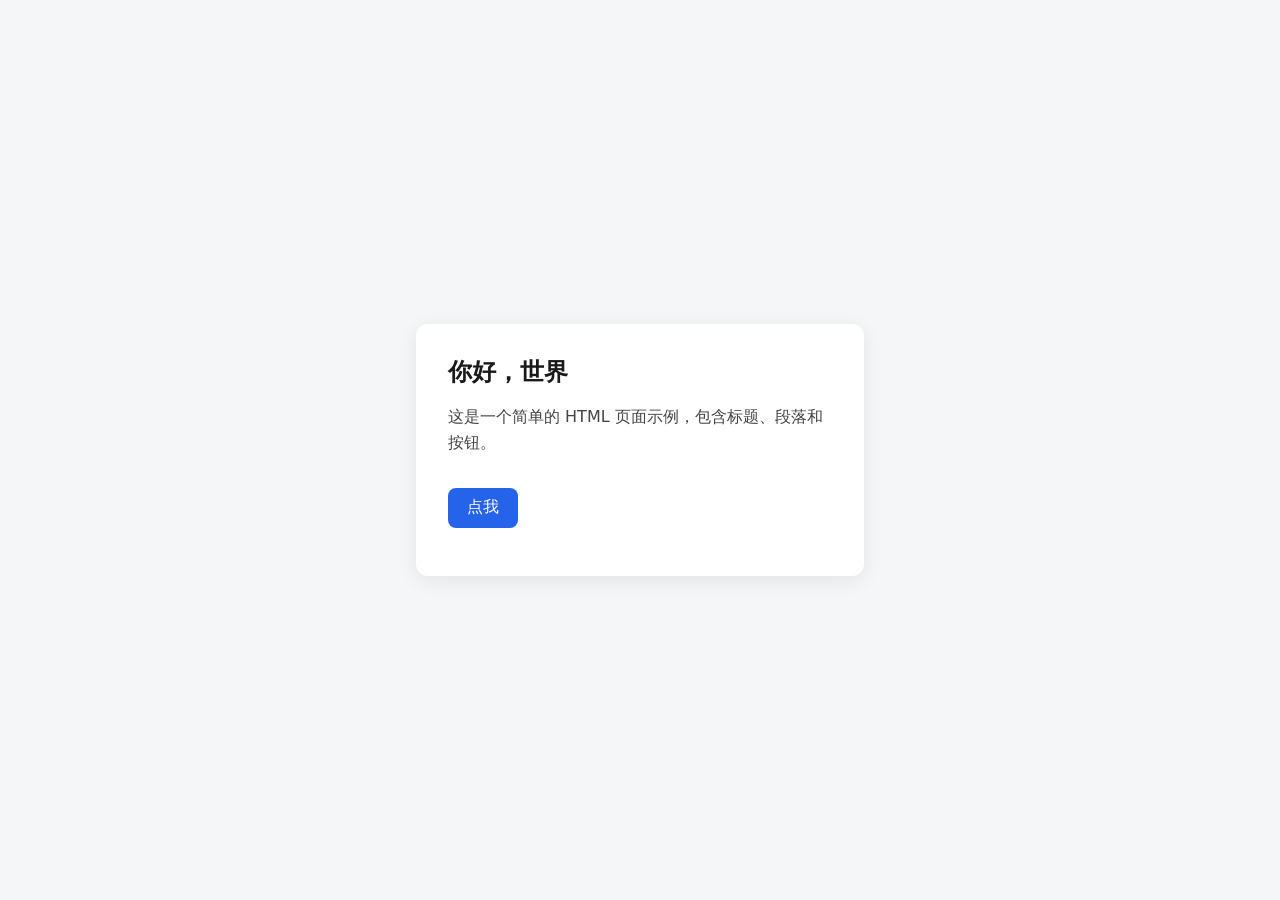
==== index.html @ dbb71855 "Add simple HTML demo page Co-authored-by: xpingan407-pixel <xpingan407-pixel@users.noreply.github.co" ====
<!DOCTYPE html>
<html lang="zh-CN">
  <head>
    <meta charset="UTF-8" />
    <meta name="viewport" content="width=device-width, initial-scale=1.0" />
    <title>简单页面</title>
    <style>
      * {
        box-sizing: border-box;
      }
      body {
        margin: 0;
        min-height: 100vh;
        font-family: system-ui, sans-serif;
        background: #f4f6f8;
        color: #1a1a1a;
        display: flex;
        align-items: center;
        justify-content: center;
        padding: 1rem;
      }
      main {
        max-width: 28rem;
        background: #fff;
        border-radius: 12px;
        padding: 2rem;
        box-shadow: 0 4px 20px rgba(0, 0, 0, 0.08);
      }
      h1 {
        margin-top: 0;
        font-size: 1.5rem;
      }
      p {
        line-height: 1.6;
        color: #444;
      }
      button {
        margin-top: 1rem;
        padding: 0.6rem 1.2rem;
        border: none;
        border-radius: 8px;
        background: #2563eb;
        color: #fff;
        font-size: 1rem;
        cursor: pointer;
      }
      button:hover {
        background: #1d4ed8;
      }
      #msg {
        margin-top: 1rem;
        font-weight: 600;
        color: #2563eb;
      }
    </style>
  </head>
  <body>
    <main>
      <h1>你好，世界</h1>
      <p>这是一个简单的 HTML 页面示例，包含标题、段落和按钮。</p>
      <button type="button" id="btn">点我</button>
      <p id="msg" aria-live="polite"></p>
    </main>
    <script>
      document.getElementById("btn").addEventListener("click", function () {
        document.getElementById("msg").textContent = "按钮已点击！";
      });
    </script>
  </body>
</html>
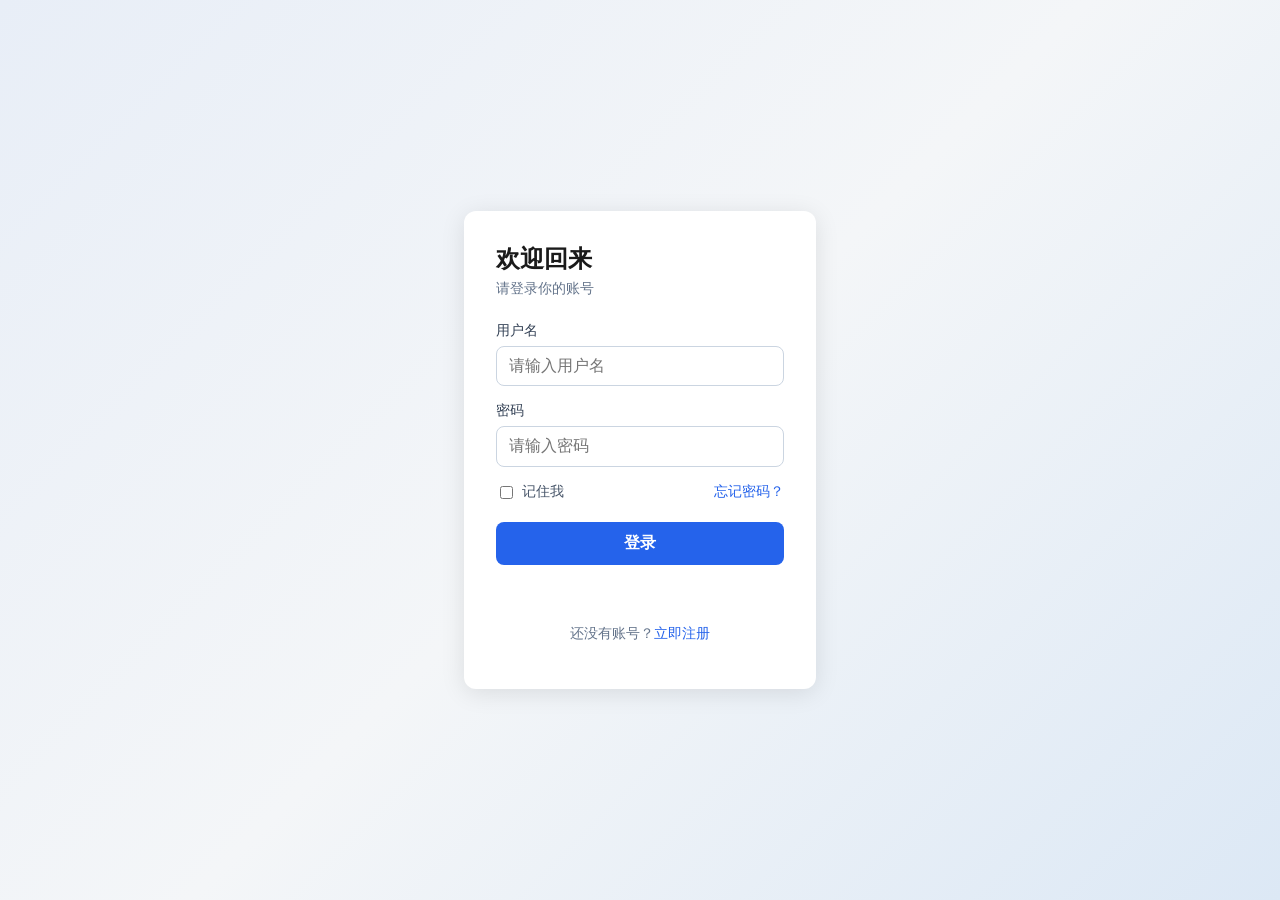
==== commit 3e01902a: "Convert index.html to a simple login page Co-authored-by: xpingan407-pixel <xpingan407-pixel@users.n" ====
--- a/index.html
+++ b/index.html
@@ -3,7 +3,7 @@
   <head>
     <meta charset="UTF-8" />
     <meta name="viewport" content="width=device-width, initial-scale=1.0" />
-    <title>简单页面</title>
+    <title>登录</title>
     <style>
       * {
         box-sizing: border-box;
@@ -12,58 +12,178 @@
         margin: 0;
         min-height: 100vh;
         font-family: system-ui, sans-serif;
-        background: #f4f6f8;
+        background: linear-gradient(135deg, #e8eef7 0%, #f4f6f8 50%, #dce8f5 100%);
         color: #1a1a1a;
         display: flex;
         align-items: center;
         justify-content: center;
         padding: 1rem;
       }
-      main {
-        max-width: 28rem;
+      .card {
+        width: 100%;
+        max-width: 22rem;
         background: #fff;
         border-radius: 12px;
         padding: 2rem;
-        box-shadow: 0 4px 20px rgba(0, 0, 0, 0.08);
+        box-shadow: 0 4px 24px rgba(0, 0, 0, 0.1);
       }
       h1 {
-        margin-top: 0;
+        margin: 0 0 0.25rem;
         font-size: 1.5rem;
       }
-      p {
-        line-height: 1.6;
-        color: #444;
+      .subtitle {
+        margin: 0 0 1.5rem;
+        font-size: 0.9rem;
+        color: #64748b;
       }
-      button {
-        margin-top: 1rem;
-        padding: 0.6rem 1.2rem;
+      label {
+        display: block;
+        margin-bottom: 0.35rem;
+        font-size: 0.875rem;
+        font-weight: 500;
+        color: #334155;
+      }
+      input[type="text"],
+      input[type="password"] {
+        width: 100%;
+        padding: 0.65rem 0.75rem;
+        margin-bottom: 1rem;
+        border: 1px solid #cbd5e1;
+        border-radius: 8px;
+        font-size: 1rem;
+      }
+      input:focus {
+        outline: none;
+        border-color: #2563eb;
+        box-shadow: 0 0 0 3px rgba(37, 99, 235, 0.15);
+      }
+      .row {
+        display: flex;
+        align-items: center;
+        justify-content: space-between;
+        margin-bottom: 1.25rem;
+        font-size: 0.875rem;
+      }
+      .row label {
+        display: flex;
+        align-items: center;
+        gap: 0.4rem;
+        margin: 0;
+        font-weight: 400;
+        color: #475569;
+        cursor: pointer;
+      }
+      .row a {
+        color: #2563eb;
+        text-decoration: none;
+      }
+      .row a:hover {
+        text-decoration: underline;
+      }
+      button[type="submit"] {
+        width: 100%;
+        padding: 0.7rem;
         border: none;
         border-radius: 8px;
         background: #2563eb;
         color: #fff;
         font-size: 1rem;
+        font-weight: 600;
         cursor: pointer;
       }
-      button:hover {
+      button[type="submit"]:hover {
         background: #1d4ed8;
       }
       #msg {
         margin-top: 1rem;
-        font-weight: 600;
+        font-size: 0.875rem;
+        text-align: center;
+        min-height: 1.25rem;
+      }
+      #msg.error {
+        color: #dc2626;
+      }
+      #msg.ok {
+        color: #16a34a;
+      }
+      .footer {
+        margin-top: 1.5rem;
+        text-align: center;
+        font-size: 0.875rem;
+        color: #64748b;
+      }
+      .footer a {
         color: #2563eb;
+        text-decoration: none;
+      }
+      .footer a:hover {
+        text-decoration: underline;
       }
     </style>
   </head>
   <body>
-    <main>
-      <h1>你好，世界</h1>
-      <p>这是一个简单的 HTML 页面示例，包含标题、段落和按钮。</p>
-      <button type="button" id="btn">点我</button>
-      <p id="msg" aria-live="polite"></p>
+    <main class="card">
+      <h1>欢迎回来</h1>
+      <p class="subtitle">请登录你的账号</p>
+
+      <form id="login-form" novalidate>
+        <label for="username">用户名</label>
+        <input
+          id="username"
+          name="username"
+          type="text"
+          autocomplete="username"
+          placeholder="请输入用户名"
+          required
+        />
+
+        <label for="password">密码</label>
+        <input
+          id="password"
+          name="password"
+          type="password"
+          autocomplete="current-password"
+          placeholder="请输入密码"
+          required
+          minlength="6"
+        />
+
+        <div class="row">
+          <label>
+            <input type="checkbox" name="remember" />
+            记住我
+          </label>
+          <a href="#">忘记密码？</a>
+        </div>
+
+        <button type="submit">登录</button>
+        <p id="msg" role="status" aria-live="polite"></p>
+      </form>
+
+      <p class="footer">还没有账号？<a href="#">立即注册</a></p>
     </main>
+
     <script>
-      document.getElementById("btn").addEventListener("click", function () {
-        document.getElementById("msg").textContent = "按钮已点击！";
+      document.getElementById("login-form").addEventListener("submit", function (e) {
+        e.preventDefault();
+        var msg = document.getElementById("msg");
+        var username = document.getElementById("username").value.trim();
+        var password = document.getElementById("password").value;
+
+        msg.className = "";
+        if (!username) {
+          msg.textContent = "请输入用户名";
+          msg.className = "error";
+          return;
+        }
+        if (password.length < 6) {
+          msg.textContent = "密码至少 6 位";
+          msg.className = "error";
+          return;
+        }
+
+        msg.textContent = "登录成功（演示，未连接服务器）";
+        msg.className = "ok";
       });
     </script>
   </body>
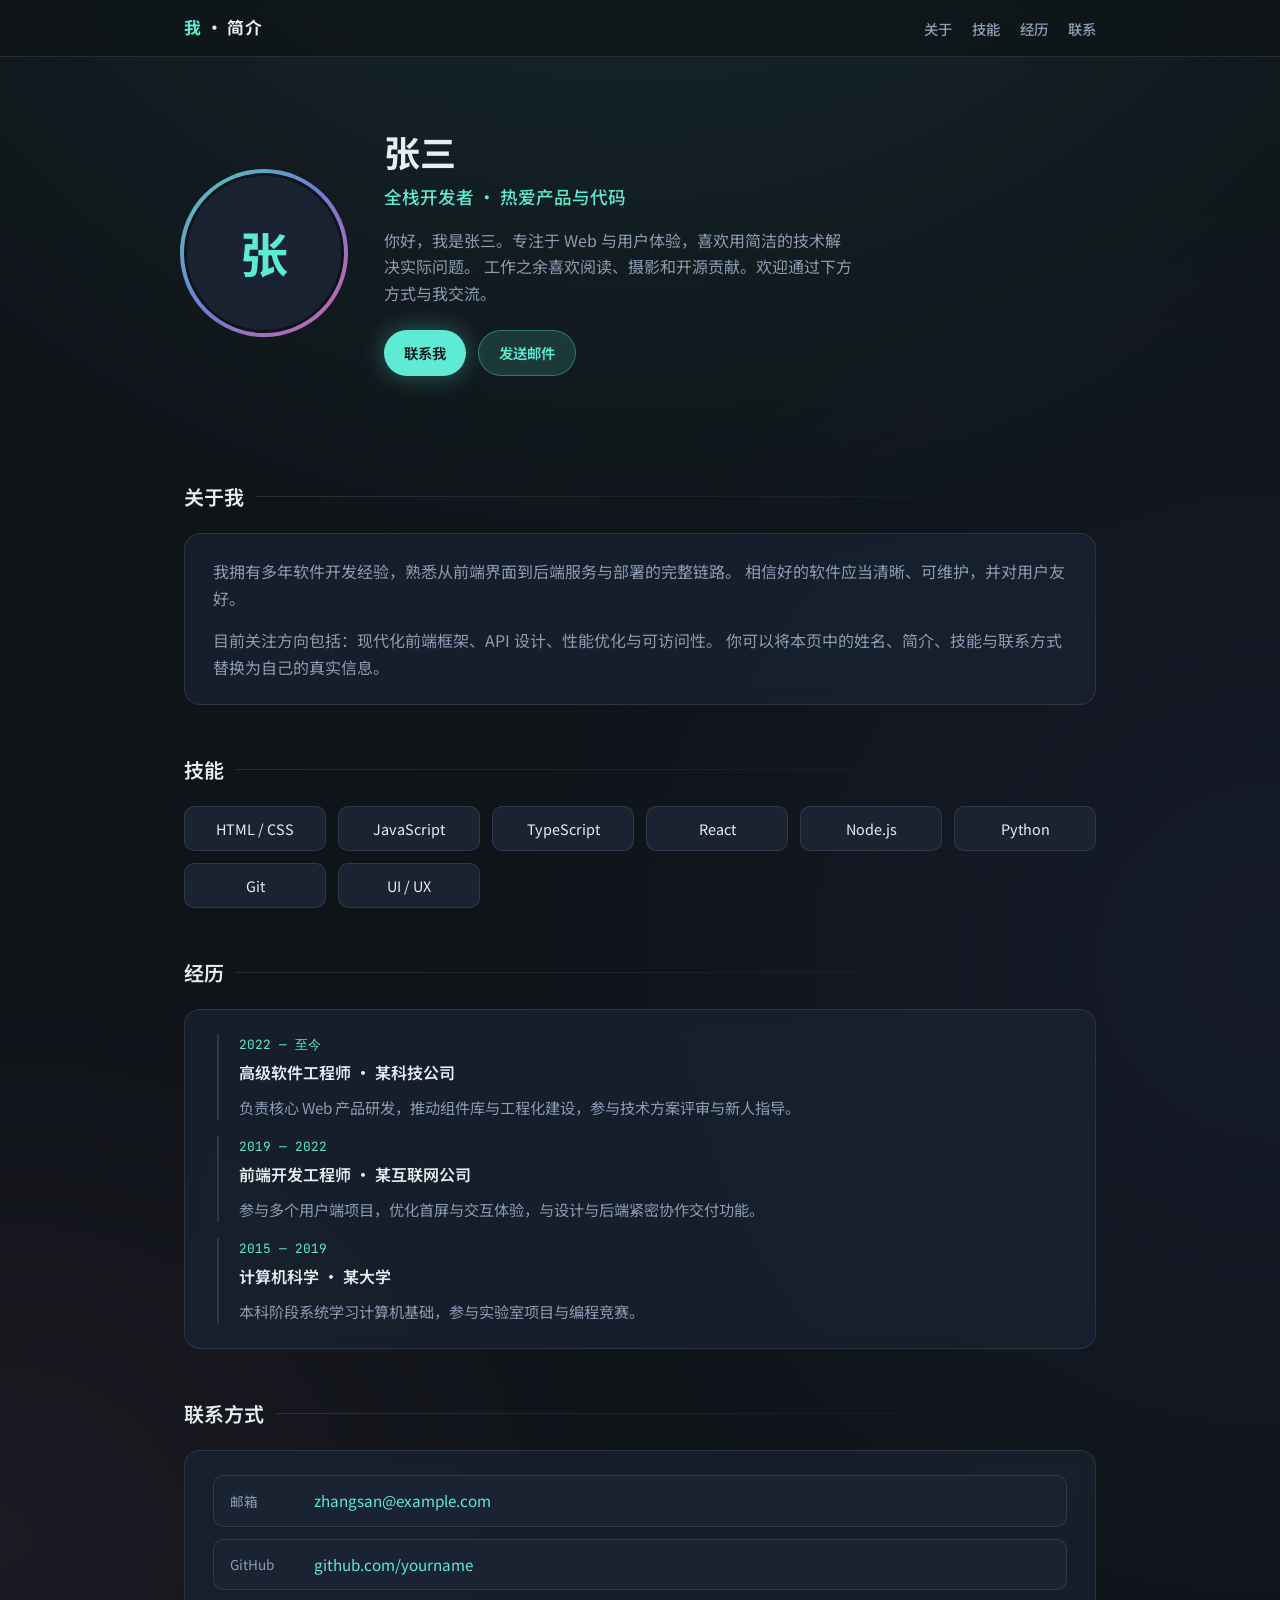
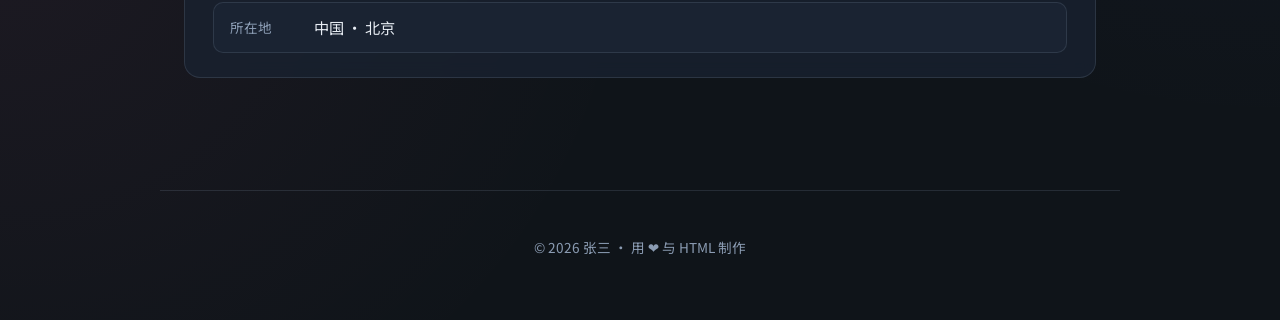
==== commit 64e39913: "Add HTML personal profile page with responsive layout Co-authored-by: xpingan407-pixel <xpingan407-p" ====
--- a/index.html
+++ b/index.html
@@ -1,190 +1,532 @@
 <!DOCTYPE html>
 <html lang="zh-CN">
-  <head>
-    <meta charset="UTF-8" />
-    <meta name="viewport" content="width=device-width, initial-scale=1.0" />
-    <title>登录</title>
-    <style>
-      * {
-        box-sizing: border-box;
-      }
-      body {
+<head>
+  <meta charset="UTF-8" />
+  <meta name="viewport" content="width=device-width, initial-scale=1.0" />
+  <meta name="description" content="个人简介 — 关于我、技能与联系方式" />
+  <title>个人简介</title>
+  <link rel="preconnect" href="https://fonts.googleapis.com" />
+  <link rel="preconnect" href="https://fonts.gstatic.com" crossorigin />
+  <link href="https://fonts.googleapis.com/css2?family=Noto+Sans+SC:wght@400;500;600;700&family=JetBrains+Mono:wght@400;500&display=swap" rel="stylesheet" />
+  <style>
+    :root {
+      --bg: #0f1419;
+      --bg-elevated: #1a2332;
+      --bg-card: rgba(26, 35, 50, 0.72);
+      --text: #e8edf4;
+      --text-muted: #8b9cb3;
+      --accent: #5eead4;
+      --accent-dim: rgba(94, 234, 212, 0.15);
+      --accent-glow: rgba(94, 234, 212, 0.35);
+      --border: rgba(139, 156, 179, 0.18);
+      --radius: 16px;
+      --font: "Noto Sans SC", system-ui, sans-serif;
+      --mono: "JetBrains Mono", ui-monospace, monospace;
+      --max-width: 960px;
+    }
+
+    *,
+    *::before,
+    *::after {
+      box-sizing: border-box;
+    }
+
+    html {
+      scroll-behavior: smooth;
+    }
+
+    body {
+      margin: 0;
+      min-height: 100vh;
+      font-family: var(--font);
+      font-size: 16px;
+      line-height: 1.65;
+      color: var(--text);
+      background: var(--bg);
+      background-image:
+        radial-gradient(ellipse 80% 50% at 50% -20%, rgba(94, 234, 212, 0.12), transparent),
+        radial-gradient(ellipse 60% 40% at 100% 50%, rgba(99, 102, 241, 0.08), transparent),
+        radial-gradient(ellipse 50% 30% at 0% 80%, rgba(244, 114, 182, 0.06), transparent);
+    }
+
+    a {
+      color: var(--accent);
+      text-decoration: none;
+      transition: opacity 0.2s;
+    }
+
+    a:hover {
+      opacity: 0.85;
+    }
+
+    .skip-link {
+      position: absolute;
+      left: -9999px;
+      top: 0;
+      padding: 0.5rem 1rem;
+      background: var(--accent);
+      color: var(--bg);
+      z-index: 100;
+    }
+
+    .skip-link:focus {
+      left: 1rem;
+      top: 1rem;
+    }
+
+    header {
+      position: sticky;
+      top: 0;
+      z-index: 50;
+      backdrop-filter: blur(12px);
+      background: rgba(15, 20, 25, 0.75);
+      border-bottom: 1px solid var(--border);
+    }
+
+    .nav-inner {
+      max-width: var(--max-width);
+      margin: 0 auto;
+      padding: 0.875rem 1.5rem;
+      display: flex;
+      align-items: center;
+      justify-content: space-between;
+      gap: 1rem;
+    }
+
+    .logo {
+      font-weight: 700;
+      font-size: 1.05rem;
+      letter-spacing: 0.02em;
+      color: var(--text);
+    }
+
+    .logo span {
+      color: var(--accent);
+    }
+
+    nav ul {
+      list-style: none;
+      margin: 0;
+      padding: 0;
+      display: flex;
+      flex-wrap: wrap;
+      gap: 0.25rem 1.25rem;
+    }
+
+    nav a {
+      color: var(--text-muted);
+      font-size: 0.9rem;
+      font-weight: 500;
+    }
+
+    nav a:hover {
+      color: var(--text);
+      opacity: 1;
+    }
+
+    main {
+      max-width: var(--max-width);
+      margin: 0 auto;
+      padding: 2rem 1.5rem 4rem;
+    }
+
+    .hero {
+      display: grid;
+      grid-template-columns: 1fr;
+      gap: 2rem;
+      align-items: center;
+      padding: 2.5rem 0 3.5rem;
+    }
+
+    @media (min-width: 720px) {
+      .hero {
+        grid-template-columns: auto 1fr;
+        gap: 2.5rem;
+      }
+    }
+
+    .avatar-wrap {
+      position: relative;
+      width: 140px;
+      height: 140px;
+      margin: 0 auto;
+    }
+
+    @media (min-width: 720px) {
+      .avatar-wrap {
         margin: 0;
-        min-height: 100vh;
-        font-family: system-ui, sans-serif;
-        background: linear-gradient(135deg, #e8eef7 0%, #f4f6f8 50%, #dce8f5 100%);
-        color: #1a1a1a;
-        display: flex;
-        align-items: center;
-        justify-content: center;
-        padding: 1rem;
-      }
-      .card {
-        width: 100%;
-        max-width: 22rem;
-        background: #fff;
-        border-radius: 12px;
-        padding: 2rem;
-        box-shadow: 0 4px 24px rgba(0, 0, 0, 0.1);
-      }
-      h1 {
-        margin: 0 0 0.25rem;
-        font-size: 1.5rem;
-      }
-      .subtitle {
-        margin: 0 0 1.5rem;
-        font-size: 0.9rem;
-        color: #64748b;
-      }
-      label {
-        display: block;
-        margin-bottom: 0.35rem;
-        font-size: 0.875rem;
-        font-weight: 500;
-        color: #334155;
-      }
-      input[type="text"],
-      input[type="password"] {
-        width: 100%;
-        padding: 0.65rem 0.75rem;
-        margin-bottom: 1rem;
-        border: 1px solid #cbd5e1;
-        border-radius: 8px;
-        font-size: 1rem;
-      }
-      input:focus {
-        outline: none;
-        border-color: #2563eb;
-        box-shadow: 0 0 0 3px rgba(37, 99, 235, 0.15);
-      }
-      .row {
-        display: flex;
-        align-items: center;
-        justify-content: space-between;
-        margin-bottom: 1.25rem;
-        font-size: 0.875rem;
-      }
-      .row label {
-        display: flex;
-        align-items: center;
-        gap: 0.4rem;
-        margin: 0;
-        font-weight: 400;
-        color: #475569;
-        cursor: pointer;
-      }
-      .row a {
-        color: #2563eb;
-        text-decoration: none;
-      }
-      .row a:hover {
-        text-decoration: underline;
-      }
-      button[type="submit"] {
-        width: 100%;
-        padding: 0.7rem;
-        border: none;
-        border-radius: 8px;
-        background: #2563eb;
-        color: #fff;
-        font-size: 1rem;
-        font-weight: 600;
-        cursor: pointer;
-      }
-      button[type="submit"]:hover {
-        background: #1d4ed8;
-      }
-      #msg {
-        margin-top: 1rem;
-        font-size: 0.875rem;
-        text-align: center;
-        min-height: 1.25rem;
-      }
-      #msg.error {
-        color: #dc2626;
-      }
-      #msg.ok {
-        color: #16a34a;
-      }
-      .footer {
-        margin-top: 1.5rem;
-        text-align: center;
-        font-size: 0.875rem;
-        color: #64748b;
-      }
-      .footer a {
-        color: #2563eb;
-        text-decoration: none;
-      }
-      .footer a:hover {
-        text-decoration: underline;
-      }
-    </style>
-  </head>
-  <body>
-    <main class="card">
-      <h1>欢迎回来</h1>
-      <p class="subtitle">请登录你的账号</p>
-
-      <form id="login-form" novalidate>
-        <label for="username">用户名</label>
-        <input
-          id="username"
-          name="username"
-          type="text"
-          autocomplete="username"
-          placeholder="请输入用户名"
-          required
-        />
-
-        <label for="password">密码</label>
-        <input
-          id="password"
-          name="password"
-          type="password"
-          autocomplete="current-password"
-          placeholder="请输入密码"
-          required
-          minlength="6"
-        />
-
-        <div class="row">
-          <label>
-            <input type="checkbox" name="remember" />
-            记住我
-          </label>
-          <a href="#">忘记密码？</a>
+        width: 160px;
+        height: 160px;
+      }
+    }
+
+    .avatar-ring {
+      position: absolute;
+      inset: -4px;
+      border-radius: 50%;
+      background: linear-gradient(135deg, var(--accent), #818cf8, #f472b6);
+      opacity: 0.85;
+      animation: pulse-ring 4s ease-in-out infinite;
+    }
+
+    @keyframes pulse-ring {
+      0%, 100% { opacity: 0.7; transform: scale(1); }
+      50% { opacity: 1; transform: scale(1.02); }
+    }
+
+    .avatar {
+      position: relative;
+      width: 100%;
+      height: 100%;
+      border-radius: 50%;
+      background: var(--bg-elevated);
+      border: 3px solid var(--bg);
+      display: flex;
+      align-items: center;
+      justify-content: center;
+      font-size: 3rem;
+      font-weight: 700;
+      color: var(--accent);
+      user-select: none;
+    }
+
+    .hero-text h1 {
+      margin: 0 0 0.5rem;
+      font-size: clamp(1.75rem, 4vw, 2.25rem);
+      font-weight: 700;
+      line-height: 1.25;
+      text-align: center;
+    }
+
+    @media (min-width: 720px) {
+      .hero-text h1 {
+        text-align: left;
+      }
+    }
+
+    .tagline {
+      margin: 0 0 1rem;
+      font-size: 1.1rem;
+      color: var(--accent);
+      font-weight: 500;
+      text-align: center;
+    }
+
+    @media (min-width: 720px) {
+      .tagline {
+        text-align: left;
+      }
+    }
+
+    .intro {
+      margin: 0 0 1.5rem;
+      color: var(--text-muted);
+      max-width: 52ch;
+      text-align: center;
+    }
+
+    @media (min-width: 720px) {
+      .intro {
+        text-align: left;
+      }
+    }
+
+    .hero-actions {
+      display: flex;
+      flex-wrap: wrap;
+      gap: 0.75rem;
+      justify-content: center;
+    }
+
+    @media (min-width: 720px) {
+      .hero-actions {
+        justify-content: flex-start;
+      }
+    }
+
+    .btn {
+      display: inline-flex;
+      align-items: center;
+      gap: 0.5rem;
+      padding: 0.65rem 1.25rem;
+      border-radius: 999px;
+      font-size: 0.9rem;
+      font-weight: 600;
+      font-family: inherit;
+      cursor: pointer;
+      border: none;
+      transition: transform 0.15s, box-shadow 0.15s;
+    }
+
+    .btn:active {
+      transform: scale(0.98);
+    }
+
+    .btn-primary {
+      background: var(--accent);
+      color: #0f1419;
+      box-shadow: 0 0 24px var(--accent-glow);
+    }
+
+    .btn-primary:hover {
+      opacity: 1;
+      box-shadow: 0 0 32px var(--accent-glow);
+    }
+
+    .btn-ghost {
+      background: var(--accent-dim);
+      color: var(--accent);
+      border: 1px solid rgba(94, 234, 212, 0.35);
+    }
+
+    section {
+      margin-bottom: 3rem;
+    }
+
+    .section-title {
+      display: flex;
+      align-items: center;
+      gap: 0.75rem;
+      margin: 0 0 1.25rem;
+      font-size: 1.25rem;
+      font-weight: 600;
+    }
+
+    .section-title::after {
+      content: "";
+      flex: 1;
+      height: 1px;
+      background: linear-gradient(90deg, var(--border), transparent);
+    }
+
+    .card {
+      background: var(--bg-card);
+      border: 1px solid var(--border);
+      border-radius: var(--radius);
+      padding: 1.5rem 1.75rem;
+      backdrop-filter: blur(8px);
+    }
+
+    .card p {
+      margin: 0;
+      color: var(--text-muted);
+    }
+
+    .card p + p {
+      margin-top: 1rem;
+    }
+
+    .skills-grid {
+      display: grid;
+      grid-template-columns: repeat(auto-fill, minmax(140px, 1fr));
+      gap: 0.75rem;
+    }
+
+    .skill-tag {
+      padding: 0.6rem 1rem;
+      background: var(--bg-elevated);
+      border: 1px solid var(--border);
+      border-radius: 10px;
+      font-size: 0.9rem;
+      text-align: center;
+      color: var(--text);
+      transition: border-color 0.2s, background 0.2s;
+    }
+
+    .skill-tag:hover {
+      border-color: rgba(94, 234, 212, 0.4);
+      background: var(--accent-dim);
+    }
+
+    .timeline {
+      display: flex;
+      flex-direction: column;
+      gap: 1rem;
+    }
+
+    .timeline-item {
+      display: grid;
+      gap: 0.25rem;
+      padding-left: 1.25rem;
+      border-left: 2px solid var(--accent-dim);
+      margin-left: 0.25rem;
+    }
+
+    .timeline-item h3 {
+      margin: 0;
+      font-size: 1rem;
+      font-weight: 600;
+    }
+
+    .timeline-meta {
+      font-family: var(--mono);
+      font-size: 0.8rem;
+      color: var(--accent);
+    }
+
+    .timeline-item p {
+      margin: 0.35rem 0 0;
+      font-size: 0.95rem;
+      color: var(--text-muted);
+    }
+
+    .contact-list {
+      display: flex;
+      flex-direction: column;
+      gap: 0.75rem;
+    }
+
+    .contact-row {
+      display: flex;
+      align-items: center;
+      gap: 0.75rem;
+      padding: 0.75rem 1rem;
+      background: var(--bg-elevated);
+      border-radius: 10px;
+      border: 1px solid var(--border);
+    }
+
+    .contact-label {
+      min-width: 4.5rem;
+      font-size: 0.85rem;
+      color: var(--text-muted);
+    }
+
+    .contact-value {
+      font-size: 0.95rem;
+      word-break: break-all;
+    }
+
+    footer {
+      max-width: var(--max-width);
+      margin: 0 auto;
+      padding: 2rem 1.5rem 3rem;
+      text-align: center;
+      font-size: 0.85rem;
+      color: var(--text-muted);
+      border-top: 1px solid var(--border);
+    }
+
+    @media (prefers-reduced-motion: reduce) {
+      html {
+        scroll-behavior: auto;
+      }
+      .avatar-ring {
+        animation: none;
+      }
+      .btn {
+        transition: none;
+      }
+    }
+  </style>
+</head>
+<body>
+  <a class="skip-link" href="#main">跳到主要内容</a>
+
+  <header>
+    <div class="nav-inner">
+      <div class="logo"><span>我</span> · 简介</div>
+      <nav aria-label="页面导航">
+        <ul>
+          <li><a href="#about">关于</a></li>
+          <li><a href="#skills">技能</a></li>
+          <li><a href="#experience">经历</a></li>
+          <li><a href="#contact">联系</a></li>
+        </ul>
+      </nav>
+    </div>
+  </header>
+
+  <main id="main">
+    <section class="hero" aria-labelledby="profile-name">
+      <div class="avatar-wrap">
+        <div class="avatar-ring" aria-hidden="true"></div>
+        <div class="avatar" role="img" aria-label="头像占位，可替换为照片">张</div>
+      </div>
+      <div class="hero-text">
+        <h1 id="profile-name">张三</h1>
+        <p class="tagline">全栈开发者 · 热爱产品与代码</p>
+        <p class="intro">
+          你好，我是张三。专注于 Web 与用户体验，喜欢用简洁的技术解决实际问题。
+          工作之余喜欢阅读、摄影和开源贡献。欢迎通过下方方式与我交流。
+        </p>
+        <div class="hero-actions">
+          <a class="btn btn-primary" href="#contact">联系我</a>
+          <a class="btn btn-ghost" href="mailto:zhangsan@example.com">发送邮件</a>
         </div>
-
-        <button type="submit">登录</button>
-        <p id="msg" role="status" aria-live="polite"></p>
-      </form>
-
-      <p class="footer">还没有账号？<a href="#">立即注册</a></p>
-    </main>
-
-    <script>
-      document.getElementById("login-form").addEventListener("submit", function (e) {
-        e.preventDefault();
-        var msg = document.getElementById("msg");
-        var username = document.getElementById("username").value.trim();
-        var password = document.getElementById("password").value;
-
-        msg.className = "";
-        if (!username) {
-          msg.textContent = "请输入用户名";
-          msg.className = "error";
-          return;
-        }
-        if (password.length < 6) {
-          msg.textContent = "密码至少 6 位";
-          msg.className = "error";
-          return;
-        }
-
-        msg.textContent = "登录成功（演示，未连接服务器）";
-        msg.className = "ok";
-      });
-    </script>
-  </body>
+      </div>
+    </section>
+
+    <section id="about" aria-labelledby="about-title">
+      <h2 class="section-title" id="about-title">关于我</h2>
+      <div class="card">
+        <p>
+          我拥有多年软件开发经验，熟悉从前端界面到后端服务与部署的完整链路。
+          相信好的软件应当清晰、可维护，并对用户友好。
+        </p>
+        <p>
+          目前关注方向包括：现代化前端框架、API 设计、性能优化与可访问性。
+          你可以将本页中的姓名、简介、技能与联系方式替换为自己的真实信息。
+        </p>
+      </div>
+    </section>
+
+    <section id="skills" aria-labelledby="skills-title">
+      <h2 class="section-title" id="skills-title">技能</h2>
+      <div class="skills-grid">
+        <span class="skill-tag">HTML / CSS</span>
+        <span class="skill-tag">JavaScript</span>
+        <span class="skill-tag">TypeScript</span>
+        <span class="skill-tag">React</span>
+        <span class="skill-tag">Node.js</span>
+        <span class="skill-tag">Python</span>
+        <span class="skill-tag">Git</span>
+        <span class="skill-tag">UI / UX</span>
+      </div>
+    </section>
+
+    <section id="experience" aria-labelledby="experience-title">
+      <h2 class="section-title" id="experience-title">经历</h2>
+      <div class="card timeline">
+        <article class="timeline-item">
+          <span class="timeline-meta">2022 — 至今</span>
+          <h3>高级软件工程师 · 某科技公司</h3>
+          <p>负责核心 Web 产品研发，推动组件库与工程化建设，参与技术方案评审与新人指导。</p>
+        </article>
+        <article class="timeline-item">
+          <span class="timeline-meta">2019 — 2022</span>
+          <h3>前端开发工程师 · 某互联网公司</h3>
+          <p>参与多个用户端项目，优化首屏与交互体验，与设计与后端紧密协作交付功能。</p>
+        </article>
+        <article class="timeline-item">
+          <span class="timeline-meta">2015 — 2019</span>
+          <h3>计算机科学 · 某大学</h3>
+          <p>本科阶段系统学习计算机基础，参与实验室项目与编程竞赛。</p>
+        </article>
+      </div>
+    </section>
+
+    <section id="contact" aria-labelledby="contact-title">
+      <h2 class="section-title" id="contact-title">联系方式</h2>
+      <div class="card contact-list">
+        <div class="contact-row">
+          <span class="contact-label">邮箱</span>
+          <a class="contact-value" href="mailto:zhangsan@example.com">zhangsan@example.com</a>
+        </div>
+        <div class="contact-row">
+          <span class="contact-label">GitHub</span>
+          <a class="contact-value" href="https://github.com" target="_blank" rel="noopener noreferrer">github.com/yourname</a>
+        </div>
+        <div class="contact-row">
+          <span class="contact-label">所在地</span>
+          <span class="contact-value">中国 · 北京</span>
+        </div>
+      </div>
+    </section>
+  </main>
+
+  <footer>
+    <p>© 2026 张三 · 用 ❤️ 与 HTML 制作</p>
+  </footer>
+</body>
 </html>
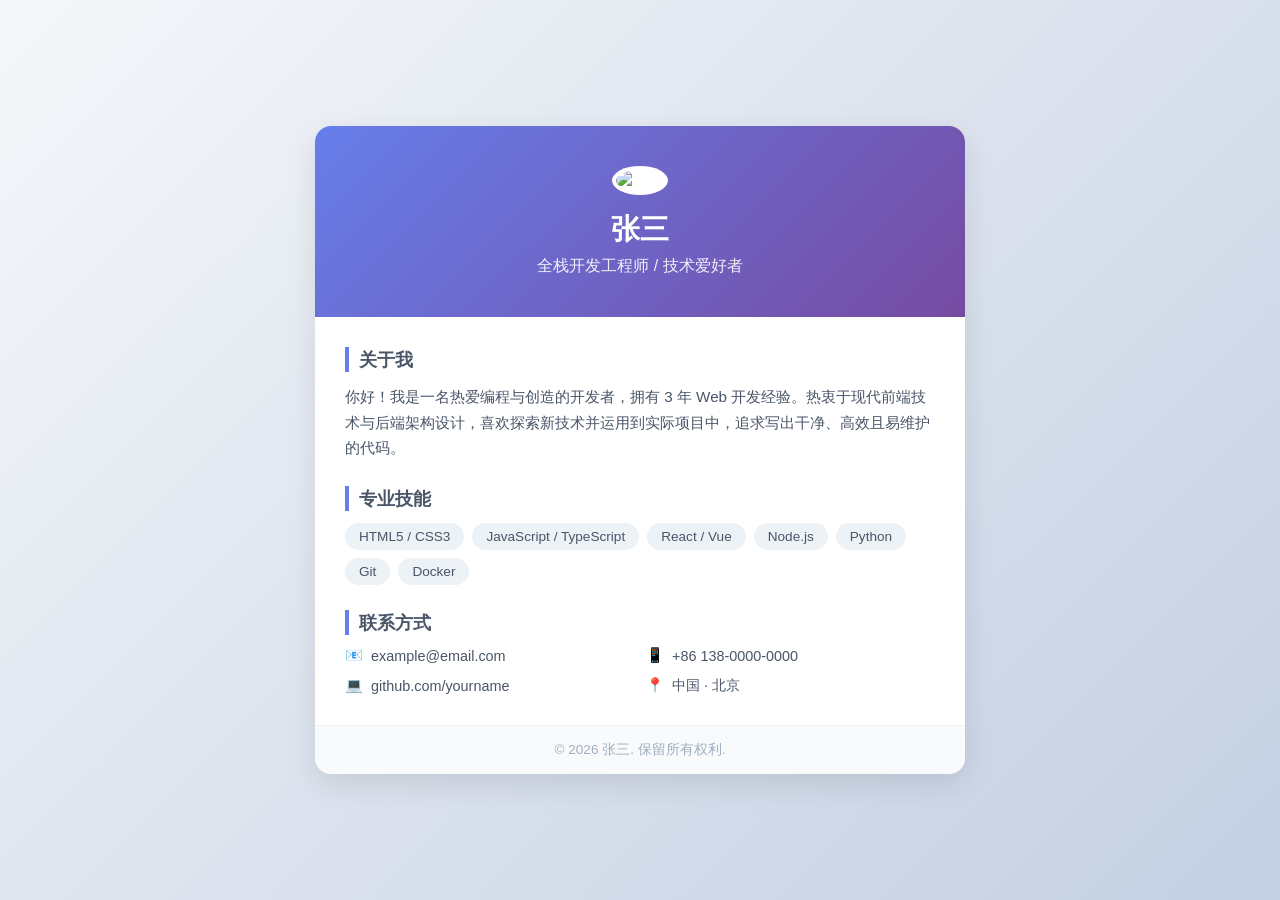
==== commit a02679e2: "feat: add personal profile introduction html page Co-authored-by: xpingan407-pixel <xpingan407-pixel" ====
--- a/index.html
+++ b/index.html
@@ -1,532 +1,199 @@
 <!DOCTYPE html>
 <html lang="zh-CN">
 <head>
-  <meta charset="UTF-8" />
-  <meta name="viewport" content="width=device-width, initial-scale=1.0" />
-  <meta name="description" content="个人简介 — 关于我、技能与联系方式" />
-  <title>个人简介</title>
-  <link rel="preconnect" href="https://fonts.googleapis.com" />
-  <link rel="preconnect" href="https://fonts.gstatic.com" crossorigin />
-  <link href="https://fonts.googleapis.com/css2?family=Noto+Sans+SC:wght@400;500;600;700&family=JetBrains+Mono:wght@400;500&display=swap" rel="stylesheet" />
-  <style>
-    :root {
-      --bg: #0f1419;
-      --bg-elevated: #1a2332;
-      --bg-card: rgba(26, 35, 50, 0.72);
-      --text: #e8edf4;
-      --text-muted: #8b9cb3;
-      --accent: #5eead4;
-      --accent-dim: rgba(94, 234, 212, 0.15);
-      --accent-glow: rgba(94, 234, 212, 0.35);
-      --border: rgba(139, 156, 179, 0.18);
-      --radius: 16px;
-      --font: "Noto Sans SC", system-ui, sans-serif;
-      --mono: "JetBrains Mono", ui-monospace, monospace;
-      --max-width: 960px;
-    }
+    <meta charset="UTF-8">
+    <meta name="viewport" content="width=device-width, initial-scale=1.0">
+    <title>个人自我介绍</title>
+    <style>
+        * {
+            margin: 0;
+            padding: 0;
+            box-sizing: border-box;
+        }
 
-    *,
-    *::before,
-    *::after {
-      box-sizing: border-box;
-    }
+        body {
+            font-family: -apple-system, BlinkMacSystemFont, "Segoe UI", Roboto, "Helvetica Neue", Arial, sans-serif;
+            background: linear-gradient(135deg, #f5f7fa 0%, #c3cfe2 100%);
+            color: #333;
+            min-height: 100vh;
+            display: flex;
+            justify-content: center;
+            align-items: center;
+            padding: 20px;
+        }
 
-    html {
-      scroll-behavior: smooth;
-    }
+        .card {
+            background: #ffffff;
+            border-radius: 16px;
+            box-shadow: 0 10px 30px rgba(0, 0, 0, 0.1);
+            max-width: 650px;
+            width: 100%;
+            overflow: hidden;
+            transition: transform 0.3s ease, box-shadow 0.3s ease;
+        }
 
-    body {
-      margin: 0;
-      min-height: 100vh;
-      font-family: var(--font);
-      font-size: 16px;
-      line-height: 1.65;
-      color: var(--text);
-      background: var(--bg);
-      background-image:
-        radial-gradient(ellipse 80% 50% at 50% -20%, rgba(94, 234, 212, 0.12), transparent),
-        radial-gradient(ellipse 60% 40% at 100% 50%, rgba(99, 102, 241, 0.08), transparent),
-        radial-gradient(ellipse 50% 30% at 0% 80%, rgba(244, 114, 182, 0.06), transparent);
-    }
+        .card:hover {
+            transform: translateY(-5px);
+            box-shadow: 0 15px 35px rgba(0, 0, 0, 0.15);
+        }
 
-    a {
-      color: var(--accent);
-      text-decoration: none;
-      transition: opacity 0.2s;
-    }
+        .header {
+            background: linear-gradient(135deg, #667eea 0%, #764ba2 100%);
+            padding: 40px 20px;
+            text-align: center;
+            color: white;
+        }
 
-    a:hover {
-      opacity: 0.85;
-    }
+        .avatar {
+            width: 110px;
+            height: 110px;
+            border-radius: 50%;
+            border: 4px solid rgba(255, 255, 255, 0.8);
+            object-fit: cover;
+            margin-bottom: 15px;
+            background-color: #fff;
+        }
 
-    .skip-link {
-      position: absolute;
-      left: -9999px;
-      top: 0;
-      padding: 0.5rem 1rem;
-      background: var(--accent);
-      color: var(--bg);
-      z-index: 100;
-    }
+        .name {
+            font-size: 1.8rem;
+            font-weight: 700;
+            margin-bottom: 6px;
+        }
 
-    .skip-link:focus {
-      left: 1rem;
-      top: 1rem;
-    }
+        .tagline {
+            font-size: 1rem;
+            opacity: 0.9;
+        }
 
-    header {
-      position: sticky;
-      top: 0;
-      z-index: 50;
-      backdrop-filter: blur(12px);
-      background: rgba(15, 20, 25, 0.75);
-      border-bottom: 1px solid var(--border);
-    }
+        .content {
+            padding: 30px;
+        }
 
-    .nav-inner {
-      max-width: var(--max-width);
-      margin: 0 auto;
-      padding: 0.875rem 1.5rem;
-      display: flex;
-      align-items: center;
-      justify-content: space-between;
-      gap: 1rem;
-    }
+        .section {
+            margin-bottom: 25px;
+        }
 
-    .logo {
-      font-weight: 700;
-      font-size: 1.05rem;
-      letter-spacing: 0.02em;
-      color: var(--text);
-    }
+        .section:last-child {
+            margin-bottom: 0;
+        }
 
-    .logo span {
-      color: var(--accent);
-    }
+        .section-title {
+            font-size: 1.15rem;
+            font-weight: 600;
+            color: #4a5568;
+            border-left: 4px solid #667eea;
+            padding-left: 10px;
+            margin-bottom: 12px;
+        }
 
-    nav ul {
-      list-style: none;
-      margin: 0;
-      padding: 0;
-      display: flex;
-      flex-wrap: wrap;
-      gap: 0.25rem 1.25rem;
-    }
+        .bio-text {
+            line-height: 1.7;
+            color: #4a5568;
+            font-size: 0.95rem;
+        }
 
-    nav a {
-      color: var(--text-muted);
-      font-size: 0.9rem;
-      font-weight: 500;
-    }
+        .skills {
+            display: flex;
+            flex-wrap: wrap;
+            gap: 8px;
+        }
 
-    nav a:hover {
-      color: var(--text);
-      opacity: 1;
-    }
+        .skill-tag {
+            background: #edf2f7;
+            color: #4a5568;
+            padding: 6px 14px;
+            border-radius: 20px;
+            font-size: 0.85rem;
+            font-weight: 500;
+            transition: background 0.2s, color 0.2s;
+        }
 
-    main {
-      max-width: var(--max-width);
-      margin: 0 auto;
-      padding: 2rem 1.5rem 4rem;
-    }
+        .skill-tag:hover {
+            background: #667eea;
+            color: white;
+        }
 
-    .hero {
-      display: grid;
-      grid-template-columns: 1fr;
-      gap: 2rem;
-      align-items: center;
-      padding: 2.5rem 0 3.5rem;
-    }
+        .contact-info {
+            display: grid;
+            grid-template-columns: repeat(auto-fit, minmax(200px, 1fr));
+            gap: 12px;
+            margin-top: 10px;
+        }
 
-    @media (min-width: 720px) {
-      .hero {
-        grid-template-columns: auto 1fr;
-        gap: 2.5rem;
-      }
-    }
+        .contact-item {
+            display: flex;
+            align-items: center;
+            gap: 8px;
+            font-size: 0.9rem;
+            color: #4a5568;
+            text-decoration: none;
+        }
 
-    .avatar-wrap {
-      position: relative;
-      width: 140px;
-      height: 140px;
-      margin: 0 auto;
-    }
+        .contact-item:hover {
+            color: #667eea;
+        }
 
-    @media (min-width: 720px) {
-      .avatar-wrap {
-        margin: 0;
-        width: 160px;
-        height: 160px;
-      }
-    }
-
-    .avatar-ring {
-      position: absolute;
-      inset: -4px;
-      border-radius: 50%;
-      background: linear-gradient(135deg, var(--accent), #818cf8, #f472b6);
-      opacity: 0.85;
-      animation: pulse-ring 4s ease-in-out infinite;
-    }
-
-    @keyframes pulse-ring {
-      0%, 100% { opacity: 0.7; transform: scale(1); }
-      50% { opacity: 1; transform: scale(1.02); }
-    }
-
-    .avatar {
-      position: relative;
-      width: 100%;
-      height: 100%;
-      border-radius: 50%;
-      background: var(--bg-elevated);
-      border: 3px solid var(--bg);
-      display: flex;
-      align-items: center;
-      justify-content: center;
-      font-size: 3rem;
-      font-weight: 700;
-      color: var(--accent);
-      user-select: none;
-    }
-
-    .hero-text h1 {
-      margin: 0 0 0.5rem;
-      font-size: clamp(1.75rem, 4vw, 2.25rem);
-      font-weight: 700;
-      line-height: 1.25;
-      text-align: center;
-    }
-
-    @media (min-width: 720px) {
-      .hero-text h1 {
-        text-align: left;
-      }
-    }
-
-    .tagline {
-      margin: 0 0 1rem;
-      font-size: 1.1rem;
-      color: var(--accent);
-      font-weight: 500;
-      text-align: center;
-    }
-
-    @media (min-width: 720px) {
-      .tagline {
-        text-align: left;
-      }
-    }
-
-    .intro {
-      margin: 0 0 1.5rem;
-      color: var(--text-muted);
-      max-width: 52ch;
-      text-align: center;
-    }
-
-    @media (min-width: 720px) {
-      .intro {
-        text-align: left;
-      }
-    }
-
-    .hero-actions {
-      display: flex;
-      flex-wrap: wrap;
-      gap: 0.75rem;
-      justify-content: center;
-    }
-
-    @media (min-width: 720px) {
-      .hero-actions {
-        justify-content: flex-start;
-      }
-    }
-
-    .btn {
-      display: inline-flex;
-      align-items: center;
-      gap: 0.5rem;
-      padding: 0.65rem 1.25rem;
-      border-radius: 999px;
-      font-size: 0.9rem;
-      font-weight: 600;
-      font-family: inherit;
-      cursor: pointer;
-      border: none;
-      transition: transform 0.15s, box-shadow 0.15s;
-    }
-
-    .btn:active {
-      transform: scale(0.98);
-    }
-
-    .btn-primary {
-      background: var(--accent);
-      color: #0f1419;
-      box-shadow: 0 0 24px var(--accent-glow);
-    }
-
-    .btn-primary:hover {
-      opacity: 1;
-      box-shadow: 0 0 32px var(--accent-glow);
-    }
-
-    .btn-ghost {
-      background: var(--accent-dim);
-      color: var(--accent);
-      border: 1px solid rgba(94, 234, 212, 0.35);
-    }
-
-    section {
-      margin-bottom: 3rem;
-    }
-
-    .section-title {
-      display: flex;
-      align-items: center;
-      gap: 0.75rem;
-      margin: 0 0 1.25rem;
-      font-size: 1.25rem;
-      font-weight: 600;
-    }
-
-    .section-title::after {
-      content: "";
-      flex: 1;
-      height: 1px;
-      background: linear-gradient(90deg, var(--border), transparent);
-    }
-
-    .card {
-      background: var(--bg-card);
-      border: 1px solid var(--border);
-      border-radius: var(--radius);
-      padding: 1.5rem 1.75rem;
-      backdrop-filter: blur(8px);
-    }
-
-    .card p {
-      margin: 0;
-      color: var(--text-muted);
-    }
-
-    .card p + p {
-      margin-top: 1rem;
-    }
-
-    .skills-grid {
-      display: grid;
-      grid-template-columns: repeat(auto-fill, minmax(140px, 1fr));
-      gap: 0.75rem;
-    }
-
-    .skill-tag {
-      padding: 0.6rem 1rem;
-      background: var(--bg-elevated);
-      border: 1px solid var(--border);
-      border-radius: 10px;
-      font-size: 0.9rem;
-      text-align: center;
-      color: var(--text);
-      transition: border-color 0.2s, background 0.2s;
-    }
-
-    .skill-tag:hover {
-      border-color: rgba(94, 234, 212, 0.4);
-      background: var(--accent-dim);
-    }
-
-    .timeline {
-      display: flex;
-      flex-direction: column;
-      gap: 1rem;
-    }
-
-    .timeline-item {
-      display: grid;
-      gap: 0.25rem;
-      padding-left: 1.25rem;
-      border-left: 2px solid var(--accent-dim);
-      margin-left: 0.25rem;
-    }
-
-    .timeline-item h3 {
-      margin: 0;
-      font-size: 1rem;
-      font-weight: 600;
-    }
-
-    .timeline-meta {
-      font-family: var(--mono);
-      font-size: 0.8rem;
-      color: var(--accent);
-    }
-
-    .timeline-item p {
-      margin: 0.35rem 0 0;
-      font-size: 0.95rem;
-      color: var(--text-muted);
-    }
-
-    .contact-list {
-      display: flex;
-      flex-direction: column;
-      gap: 0.75rem;
-    }
-
-    .contact-row {
-      display: flex;
-      align-items: center;
-      gap: 0.75rem;
-      padding: 0.75rem 1rem;
-      background: var(--bg-elevated);
-      border-radius: 10px;
-      border: 1px solid var(--border);
-    }
-
-    .contact-label {
-      min-width: 4.5rem;
-      font-size: 0.85rem;
-      color: var(--text-muted);
-    }
-
-    .contact-value {
-      font-size: 0.95rem;
-      word-break: break-all;
-    }
-
-    footer {
-      max-width: var(--max-width);
-      margin: 0 auto;
-      padding: 2rem 1.5rem 3rem;
-      text-align: center;
-      font-size: 0.85rem;
-      color: var(--text-muted);
-      border-top: 1px solid var(--border);
-    }
-
-    @media (prefers-reduced-motion: reduce) {
-      html {
-        scroll-behavior: auto;
-      }
-      .avatar-ring {
-        animation: none;
-      }
-      .btn {
-        transition: none;
-      }
-    }
-  </style>
+        .footer {
+            text-align: center;
+            padding: 15px;
+            background: #f8fafc;
+            border-top: 1px solid #edf2f7;
+            font-size: 0.85rem;
+            color: #a0aec0;
+        }
+    </style>
 </head>
 <body>
-  <a class="skip-link" href="#main">跳到主要内容</a>
+    <div class="card">
+        <header class="header">
+            <img class="avatar" src="https://api.dicebear.com/7.x/avataaars/svg?seed=Felix" alt="头像">
+            <h1 class="name">张三</h1>
+            <p class="tagline">全栈开发工程师 / 技术爱好者</p>
+        </header>
 
-  <header>
-    <div class="nav-inner">
-      <div class="logo"><span>我</span> · 简介</div>
-      <nav aria-label="页面导航">
-        <ul>
-          <li><a href="#about">关于</a></li>
-          <li><a href="#skills">技能</a></li>
-          <li><a href="#experience">经历</a></li>
-          <li><a href="#contact">联系</a></li>
-        </ul>
-      </nav>
+        <main class="content">
+            <section class="section">
+                <h2 class="section-title">关于我</h2>
+                <p class="bio-text">
+                    你好！我是一名热爱编程与创造的开发者，拥有 3 年 Web 开发经验。热衷于现代前端技术与后端架构设计，喜欢探索新技术并运用到实际项目中，追求写出干净、高效且易维护的代码。
+                </p>
+            </section>
+
+            <section class="section">
+                <h2 class="section-title">专业技能</h2>
+                <div class="skills">
+                    <span class="skill-tag">HTML5 / CSS3</span>
+                    <span class="skill-tag">JavaScript / TypeScript</span>
+                    <span class="skill-tag">React / Vue</span>
+                    <span class="skill-tag">Node.js</span>
+                    <span class="skill-tag">Python</span>
+                    <span class="skill-tag">Git</span>
+                    <span class="skill-tag">Docker</span>
+                </div>
+            </section>
+
+            <section class="section">
+                <h2 class="section-title">联系方式</h2>
+                <div class="contact-info">
+                    <a class="contact-item" href="mailto:example@email.com">
+                        <span>📧</span> example@email.com
+                    </a>
+                    <a class="contact-item" href="tel:13800138000">
+                        <span>📱</span> +86 138-0000-0000
+                    </a>
+                    <a class="contact-item" href="https://github.com" target="_blank" rel="noopener noreferrer">
+                        <span>💻</span> github.com/yourname
+                    </a>
+                    <div class="contact-item">
+                        <span>📍</span> 中国 · 北京
+                    </div>
+                </div>
+            </section>
+        </main>
+
+        <footer class="footer">
+            © 2026 张三. 保留所有权利.
+        </footer>
     </div>
-  </header>
-
-  <main id="main">
-    <section class="hero" aria-labelledby="profile-name">
-      <div class="avatar-wrap">
-        <div class="avatar-ring" aria-hidden="true"></div>
-        <div class="avatar" role="img" aria-label="头像占位，可替换为照片">张</div>
-      </div>
-      <div class="hero-text">
-        <h1 id="profile-name">张三</h1>
-        <p class="tagline">全栈开发者 · 热爱产品与代码</p>
-        <p class="intro">
-          你好，我是张三。专注于 Web 与用户体验，喜欢用简洁的技术解决实际问题。
-          工作之余喜欢阅读、摄影和开源贡献。欢迎通过下方方式与我交流。
-        </p>
-        <div class="hero-actions">
-          <a class="btn btn-primary" href="#contact">联系我</a>
-          <a class="btn btn-ghost" href="mailto:zhangsan@example.com">发送邮件</a>
-        </div>
-      </div>
-    </section>
-
-    <section id="about" aria-labelledby="about-title">
-      <h2 class="section-title" id="about-title">关于我</h2>
-      <div class="card">
-        <p>
-          我拥有多年软件开发经验，熟悉从前端界面到后端服务与部署的完整链路。
-          相信好的软件应当清晰、可维护，并对用户友好。
-        </p>
-        <p>
-          目前关注方向包括：现代化前端框架、API 设计、性能优化与可访问性。
-          你可以将本页中的姓名、简介、技能与联系方式替换为自己的真实信息。
-        </p>
-      </div>
-    </section>
-
-    <section id="skills" aria-labelledby="skills-title">
-      <h2 class="section-title" id="skills-title">技能</h2>
-      <div class="skills-grid">
-        <span class="skill-tag">HTML / CSS</span>
-        <span class="skill-tag">JavaScript</span>
-        <span class="skill-tag">TypeScript</span>
-        <span class="skill-tag">React</span>
-        <span class="skill-tag">Node.js</span>
-        <span class="skill-tag">Python</span>
-        <span class="skill-tag">Git</span>
-        <span class="skill-tag">UI / UX</span>
-      </div>
-    </section>
-
-    <section id="experience" aria-labelledby="experience-title">
-      <h2 class="section-title" id="experience-title">经历</h2>
-      <div class="card timeline">
-        <article class="timeline-item">
-          <span class="timeline-meta">2022 — 至今</span>
-          <h3>高级软件工程师 · 某科技公司</h3>
-          <p>负责核心 Web 产品研发，推动组件库与工程化建设，参与技术方案评审与新人指导。</p>
-        </article>
-        <article class="timeline-item">
-          <span class="timeline-meta">2019 — 2022</span>
-          <h3>前端开发工程师 · 某互联网公司</h3>
-          <p>参与多个用户端项目，优化首屏与交互体验，与设计与后端紧密协作交付功能。</p>
-        </article>
-        <article class="timeline-item">
-          <span class="timeline-meta">2015 — 2019</span>
-          <h3>计算机科学 · 某大学</h3>
-          <p>本科阶段系统学习计算机基础，参与实验室项目与编程竞赛。</p>
-        </article>
-      </div>
-    </section>
-
-    <section id="contact" aria-labelledby="contact-title">
-      <h2 class="section-title" id="contact-title">联系方式</h2>
-      <div class="card contact-list">
-        <div class="contact-row">
-          <span class="contact-label">邮箱</span>
-          <a class="contact-value" href="mailto:zhangsan@example.com">zhangsan@example.com</a>
-        </div>
-        <div class="contact-row">
-          <span class="contact-label">GitHub</span>
-          <a class="contact-value" href="https://github.com" target="_blank" rel="noopener noreferrer">github.com/yourname</a>
-        </div>
-        <div class="contact-row">
-          <span class="contact-label">所在地</span>
-          <span class="contact-value">中国 · 北京</span>
-        </div>
-      </div>
-    </section>
-  </main>
-
-  <footer>
-    <p>© 2026 张三 · 用 ❤️ 与 HTML 制作</p>
-  </footer>
 </body>
 </html>
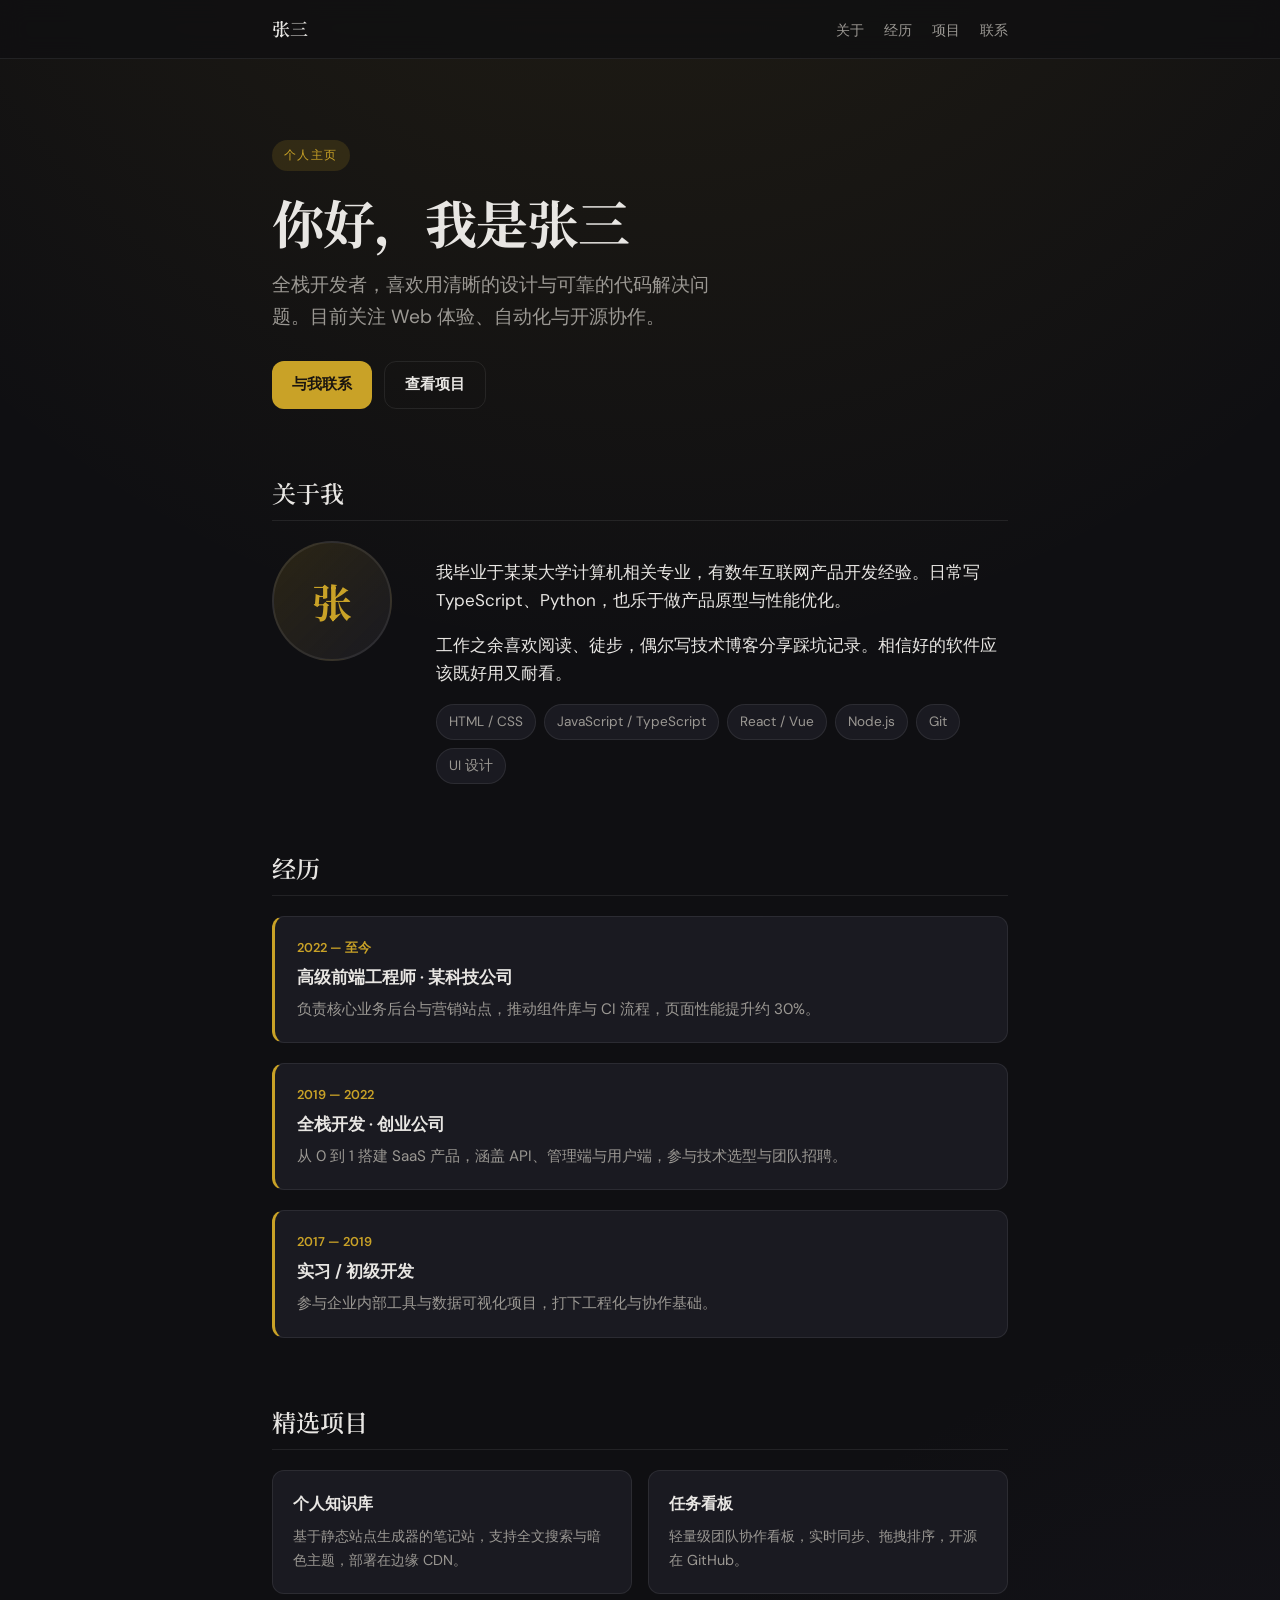
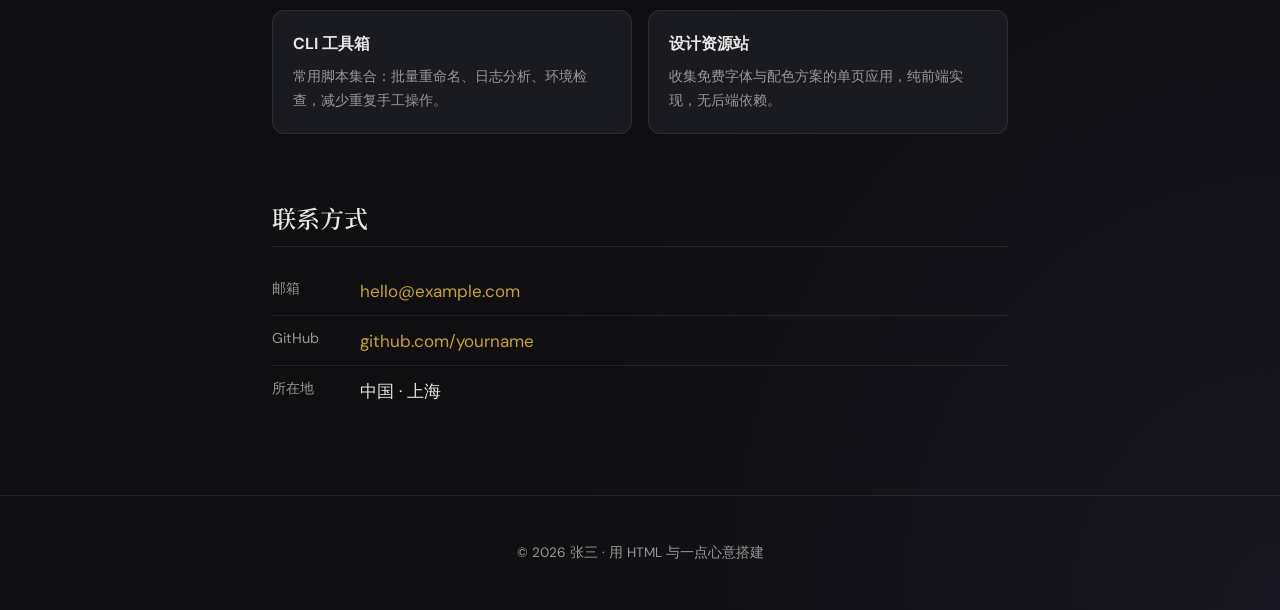
==== commit 288ecc27: "Add personal HTML introduction page Co-authored-by: xpingan407-pixel <xpingan407-pixel@users.noreply" ====
--- a/index.html
+++ b/index.html
@@ -1,199 +1,499 @@
 <!DOCTYPE html>
 <html lang="zh-CN">
 <head>
-    <meta charset="UTF-8">
-    <meta name="viewport" content="width=device-width, initial-scale=1.0">
-    <title>个人自我介绍</title>
-    <style>
-        * {
-            margin: 0;
-            padding: 0;
-            box-sizing: border-box;
-        }
-
-        body {
-            font-family: -apple-system, BlinkMacSystemFont, "Segoe UI", Roboto, "Helvetica Neue", Arial, sans-serif;
-            background: linear-gradient(135deg, #f5f7fa 0%, #c3cfe2 100%);
-            color: #333;
-            min-height: 100vh;
-            display: flex;
-            justify-content: center;
-            align-items: center;
-            padding: 20px;
-        }
-
-        .card {
-            background: #ffffff;
-            border-radius: 16px;
-            box-shadow: 0 10px 30px rgba(0, 0, 0, 0.1);
-            max-width: 650px;
-            width: 100%;
-            overflow: hidden;
-            transition: transform 0.3s ease, box-shadow 0.3s ease;
-        }
-
-        .card:hover {
-            transform: translateY(-5px);
-            box-shadow: 0 15px 35px rgba(0, 0, 0, 0.15);
-        }
-
-        .header {
-            background: linear-gradient(135deg, #667eea 0%, #764ba2 100%);
-            padding: 40px 20px;
-            text-align: center;
-            color: white;
-        }
-
-        .avatar {
-            width: 110px;
-            height: 110px;
-            border-radius: 50%;
-            border: 4px solid rgba(255, 255, 255, 0.8);
-            object-fit: cover;
-            margin-bottom: 15px;
-            background-color: #fff;
-        }
-
-        .name {
-            font-size: 1.8rem;
-            font-weight: 700;
-            margin-bottom: 6px;
-        }
-
-        .tagline {
-            font-size: 1rem;
-            opacity: 0.9;
-        }
-
-        .content {
-            padding: 30px;
-        }
-
-        .section {
-            margin-bottom: 25px;
-        }
-
-        .section:last-child {
-            margin-bottom: 0;
-        }
-
-        .section-title {
-            font-size: 1.15rem;
-            font-weight: 600;
-            color: #4a5568;
-            border-left: 4px solid #667eea;
-            padding-left: 10px;
-            margin-bottom: 12px;
-        }
-
-        .bio-text {
-            line-height: 1.7;
-            color: #4a5568;
-            font-size: 0.95rem;
-        }
-
-        .skills {
-            display: flex;
-            flex-wrap: wrap;
-            gap: 8px;
-        }
-
-        .skill-tag {
-            background: #edf2f7;
-            color: #4a5568;
-            padding: 6px 14px;
-            border-radius: 20px;
-            font-size: 0.85rem;
-            font-weight: 500;
-            transition: background 0.2s, color 0.2s;
-        }
-
-        .skill-tag:hover {
-            background: #667eea;
-            color: white;
-        }
-
-        .contact-info {
-            display: grid;
-            grid-template-columns: repeat(auto-fit, minmax(200px, 1fr));
-            gap: 12px;
-            margin-top: 10px;
-        }
-
-        .contact-item {
-            display: flex;
-            align-items: center;
-            gap: 8px;
-            font-size: 0.9rem;
-            color: #4a5568;
-            text-decoration: none;
-        }
-
-        .contact-item:hover {
-            color: #667eea;
-        }
-
-        .footer {
-            text-align: center;
-            padding: 15px;
-            background: #f8fafc;
-            border-top: 1px solid #edf2f7;
-            font-size: 0.85rem;
-            color: #a0aec0;
-        }
-    </style>
+  <meta charset="UTF-8" />
+  <meta name="viewport" content="width=device-width, initial-scale=1.0" />
+  <meta name="description" content="个人介绍 — 关于我、技能与联系方式" />
+  <title>张三 · 个人主页</title>
+  <link rel="preconnect" href="https://fonts.googleapis.com" />
+  <link rel="preconnect" href="https://fonts.gstatic.com" crossorigin />
+  <link href="https://fonts.googleapis.com/css2?family=Noto+Serif+SC:wght@400;600;700&family=DM+Sans:ital,wght@0,400;0,500;0,700;1,400&display=swap" rel="stylesheet" />
+  <style>
+    :root {
+      --bg: #0f0f12;
+      --bg-elevated: #1a1a21;
+      --text: #e8e6e3;
+      --text-muted: #9b9893;
+      --accent: #c9a227;
+      --accent-soft: rgba(201, 162, 39, 0.15);
+      --border: rgba(255, 255, 255, 0.08);
+      --radius: 12px;
+      --font-serif: "Noto Serif SC", serif;
+      --font-sans: "DM Sans", system-ui, sans-serif;
+      --max-width: 720px;
+    }
+
+    *,
+    *::before,
+    *::after {
+      box-sizing: border-box;
+    }
+
+    html {
+      scroll-behavior: smooth;
+    }
+
+    body {
+      margin: 0;
+      min-height: 100vh;
+      font-family: var(--font-sans);
+      font-size: 1.0625rem;
+      line-height: 1.65;
+      color: var(--text);
+      background: var(--bg);
+      background-image:
+        radial-gradient(ellipse 80% 50% at 50% -20%, rgba(201, 162, 39, 0.12), transparent),
+        radial-gradient(ellipse 60% 40% at 100% 100%, rgba(80, 70, 120, 0.15), transparent);
+    }
+
+    a {
+      color: var(--accent);
+      text-decoration: none;
+      transition: opacity 0.2s;
+    }
+
+    a:hover {
+      opacity: 0.85;
+      text-decoration: underline;
+    }
+
+    .skip-link {
+      position: absolute;
+      left: -9999px;
+      top: 0;
+      padding: 0.5rem 1rem;
+      background: var(--accent);
+      color: var(--bg);
+      z-index: 100;
+    }
+
+    .skip-link:focus {
+      left: 1rem;
+      top: 1rem;
+    }
+
+    header {
+      position: sticky;
+      top: 0;
+      z-index: 50;
+      backdrop-filter: blur(12px);
+      background: rgba(15, 15, 18, 0.75);
+      border-bottom: 1px solid var(--border);
+    }
+
+    .nav-inner {
+      max-width: calc(var(--max-width) + 4rem);
+      margin: 0 auto;
+      padding: 0.875rem 1.5rem;
+      display: flex;
+      align-items: center;
+      justify-content: space-between;
+      gap: 1rem;
+    }
+
+    .logo {
+      font-family: var(--font-serif);
+      font-weight: 600;
+      font-size: 1.125rem;
+      color: var(--text);
+      letter-spacing: 0.02em;
+    }
+
+    nav ul {
+      list-style: none;
+      margin: 0;
+      padding: 0;
+      display: flex;
+      flex-wrap: wrap;
+      gap: 0.25rem 1.25rem;
+    }
+
+    nav a {
+      color: var(--text-muted);
+      font-size: 0.9rem;
+      font-weight: 500;
+      text-decoration: none;
+    }
+
+    nav a:hover {
+      color: var(--text);
+      text-decoration: none;
+      opacity: 1;
+    }
+
+    main {
+      max-width: calc(var(--max-width) + 4rem);
+      margin: 0 auto;
+      padding: 3rem 1.5rem 5rem;
+    }
+
+    section {
+      margin-bottom: 4rem;
+    }
+
+    section:last-of-type {
+      margin-bottom: 0;
+    }
+
+    .hero {
+      padding: 2rem 0 3rem;
+      margin-bottom: 1rem;
+    }
+
+    .hero-badge {
+      display: inline-block;
+      font-size: 0.75rem;
+      font-weight: 500;
+      letter-spacing: 0.12em;
+      text-transform: uppercase;
+      color: var(--accent);
+      background: var(--accent-soft);
+      padding: 0.35rem 0.75rem;
+      border-radius: 999px;
+      margin-bottom: 1.25rem;
+    }
+
+    h1 {
+      font-family: var(--font-serif);
+      font-size: clamp(2.25rem, 6vw, 3.25rem);
+      font-weight: 700;
+      line-height: 1.2;
+      margin: 0 0 1rem;
+      letter-spacing: -0.02em;
+    }
+
+    .hero-lead {
+      font-size: 1.2rem;
+      color: var(--text-muted);
+      max-width: 36ch;
+      margin: 0 0 1.75rem;
+    }
+
+    .hero-actions {
+      display: flex;
+      flex-wrap: wrap;
+      gap: 0.75rem;
+    }
+
+    .btn {
+      display: inline-flex;
+      align-items: center;
+      justify-content: center;
+      padding: 0.65rem 1.25rem;
+      border-radius: var(--radius);
+      font-weight: 600;
+      font-size: 0.95rem;
+      text-decoration: none;
+      transition: transform 0.15s, background 0.2s;
+    }
+
+    .btn-primary {
+      background: var(--accent);
+      color: #1a1510;
+    }
+
+    .btn-primary:hover {
+      opacity: 1;
+      text-decoration: none;
+      transform: translateY(-1px);
+    }
+
+    .btn-ghost {
+      border: 1px solid var(--border);
+      color: var(--text);
+      background: transparent;
+    }
+
+    .btn-ghost:hover {
+      background: var(--bg-elevated);
+      text-decoration: none;
+      opacity: 1;
+    }
+
+    h2 {
+      font-family: var(--font-serif);
+      font-size: 1.5rem;
+      font-weight: 600;
+      margin: 0 0 1.25rem;
+      padding-bottom: 0.5rem;
+      border-bottom: 1px solid var(--border);
+    }
+
+    .about-grid {
+      display: grid;
+      gap: 1.5rem;
+    }
+
+    @media (min-width: 600px) {
+      .about-grid {
+        grid-template-columns: 140px 1fr;
+        align-items: start;
+      }
+    }
+
+    .avatar {
+      width: 120px;
+      height: 120px;
+      border-radius: 50%;
+      background: linear-gradient(135deg, var(--accent-soft), var(--bg-elevated));
+      border: 2px solid var(--border);
+      display: flex;
+      align-items: center;
+      justify-content: center;
+      font-family: var(--font-serif);
+      font-size: 2.5rem;
+      font-weight: 700;
+      color: var(--accent);
+      margin: 0 auto;
+    }
+
+    @media (min-width: 600px) {
+      .avatar {
+        margin: 0;
+      }
+    }
+
+    .skills {
+      display: flex;
+      flex-wrap: wrap;
+      gap: 0.5rem;
+      margin-top: 1rem;
+    }
+
+    .tag {
+      font-size: 0.85rem;
+      padding: 0.35rem 0.75rem;
+      background: var(--bg-elevated);
+      border: 1px solid var(--border);
+      border-radius: 999px;
+      color: var(--text-muted);
+    }
+
+    .timeline {
+      list-style: none;
+      margin: 0;
+      padding: 0;
+      display: flex;
+      flex-direction: column;
+      gap: 1.25rem;
+    }
+
+    .timeline li {
+      padding: 1.25rem 1.35rem;
+      background: var(--bg-elevated);
+      border: 1px solid var(--border);
+      border-radius: var(--radius);
+      border-left: 3px solid var(--accent);
+    }
+
+    .timeline time {
+      display: block;
+      font-size: 0.8rem;
+      color: var(--accent);
+      font-weight: 600;
+      margin-bottom: 0.35rem;
+    }
+
+    .timeline h3 {
+      margin: 0 0 0.35rem;
+      font-size: 1.05rem;
+      font-weight: 600;
+    }
+
+    .timeline p {
+      margin: 0;
+      color: var(--text-muted);
+      font-size: 0.95rem;
+    }
+
+    .project-cards {
+      display: grid;
+      gap: 1rem;
+    }
+
+    @media (min-width: 520px) {
+      .project-cards {
+        grid-template-columns: repeat(2, 1fr);
+      }
+    }
+
+    .card {
+      padding: 1.25rem;
+      background: var(--bg-elevated);
+      border: 1px solid var(--border);
+      border-radius: var(--radius);
+      transition: border-color 0.2s;
+    }
+
+    .card:hover {
+      border-color: rgba(201, 162, 39, 0.35);
+    }
+
+    .card h3 {
+      margin: 0 0 0.5rem;
+      font-size: 1rem;
+    }
+
+    .card p {
+      margin: 0;
+      font-size: 0.9rem;
+      color: var(--text-muted);
+    }
+
+    .contact-list {
+      list-style: none;
+      margin: 0;
+      padding: 0;
+    }
+
+    .contact-list li {
+      padding: 0.65rem 0;
+      border-bottom: 1px solid var(--border);
+      display: flex;
+      flex-wrap: wrap;
+      gap: 0.5rem 1rem;
+    }
+
+    .contact-list li:last-child {
+      border-bottom: none;
+    }
+
+    .contact-label {
+      color: var(--text-muted);
+      min-width: 4.5rem;
+      font-size: 0.9rem;
+    }
+
+    footer {
+      text-align: center;
+      padding: 2rem 1.5rem;
+      color: var(--text-muted);
+      font-size: 0.85rem;
+      border-top: 1px solid var(--border);
+    }
+  </style>
 </head>
 <body>
-    <div class="card">
-        <header class="header">
-            <img class="avatar" src="https://api.dicebear.com/7.x/avataaars/svg?seed=Felix" alt="头像">
-            <h1 class="name">张三</h1>
-            <p class="tagline">全栈开发工程师 / 技术爱好者</p>
-        </header>
-
-        <main class="content">
-            <section class="section">
-                <h2 class="section-title">关于我</h2>
-                <p class="bio-text">
-                    你好！我是一名热爱编程与创造的开发者，拥有 3 年 Web 开发经验。热衷于现代前端技术与后端架构设计，喜欢探索新技术并运用到实际项目中，追求写出干净、高效且易维护的代码。
-                </p>
-            </section>
-
-            <section class="section">
-                <h2 class="section-title">专业技能</h2>
-                <div class="skills">
-                    <span class="skill-tag">HTML5 / CSS3</span>
-                    <span class="skill-tag">JavaScript / TypeScript</span>
-                    <span class="skill-tag">React / Vue</span>
-                    <span class="skill-tag">Node.js</span>
-                    <span class="skill-tag">Python</span>
-                    <span class="skill-tag">Git</span>
-                    <span class="skill-tag">Docker</span>
-                </div>
-            </section>
-
-            <section class="section">
-                <h2 class="section-title">联系方式</h2>
-                <div class="contact-info">
-                    <a class="contact-item" href="mailto:example@email.com">
-                        <span>📧</span> example@email.com
-                    </a>
-                    <a class="contact-item" href="tel:13800138000">
-                        <span>📱</span> +86 138-0000-0000
-                    </a>
-                    <a class="contact-item" href="https://github.com" target="_blank" rel="noopener noreferrer">
-                        <span>💻</span> github.com/yourname
-                    </a>
-                    <div class="contact-item">
-                        <span>📍</span> 中国 · 北京
-                    </div>
-                </div>
-            </section>
-        </main>
-
-        <footer class="footer">
-            © 2026 张三. 保留所有权利.
-        </footer>
+  <a class="skip-link" href="#main">跳到主要内容</a>
+
+  <header>
+    <div class="nav-inner">
+      <span class="logo">张三</span>
+      <nav aria-label="页面导航">
+        <ul>
+          <li><a href="#about">关于</a></li>
+          <li><a href="#experience">经历</a></li>
+          <li><a href="#projects">项目</a></li>
+          <li><a href="#contact">联系</a></li>
+        </ul>
+      </nav>
     </div>
+  </header>
+
+  <main id="main">
+    <section class="hero" aria-labelledby="hero-title">
+      <span class="hero-badge">个人主页</span>
+      <h1 id="hero-title">你好，我是张三</h1>
+      <p class="hero-lead">
+        全栈开发者，喜欢用清晰的设计与可靠的代码解决问题。目前关注 Web 体验、自动化与开源协作。
+      </p>
+      <div class="hero-actions">
+        <a class="btn btn-primary" href="#contact">与我联系</a>
+        <a class="btn btn-ghost" href="#projects">查看项目</a>
+      </div>
+    </section>
+
+    <section id="about" aria-labelledby="about-title">
+      <h2 id="about-title">关于我</h2>
+      <div class="about-grid">
+        <div class="avatar" aria-hidden="true">张</div>
+        <div>
+          <p>
+            我毕业于某某大学计算机相关专业，有数年互联网产品开发经验。日常写 TypeScript、Python，也乐于做产品原型与性能优化。
+          </p>
+          <p>
+            工作之余喜欢阅读、徒步，偶尔写技术博客分享踩坑记录。相信好的软件应该既好用又耐看。
+          </p>
+          <div class="skills" aria-label="技能标签">
+            <span class="tag">HTML / CSS</span>
+            <span class="tag">JavaScript / TypeScript</span>
+            <span class="tag">React / Vue</span>
+            <span class="tag">Node.js</span>
+            <span class="tag">Git</span>
+            <span class="tag">UI 设计</span>
+          </div>
+        </div>
+      </div>
+    </section>
+
+    <section id="experience" aria-labelledby="exp-title">
+      <h2 id="exp-title">经历</h2>
+      <ol class="timeline">
+        <li>
+          <time datetime="2022">2022 — 至今</time>
+          <h3>高级前端工程师 · 某科技公司</h3>
+          <p>负责核心业务后台与营销站点，推动组件库与 CI 流程，页面性能提升约 30%。</p>
+        </li>
+        <li>
+          <time datetime="2019">2019 — 2022</time>
+          <h3>全栈开发 · 创业公司</h3>
+          <p>从 0 到 1 搭建 SaaS 产品，涵盖 API、管理端与用户端，参与技术选型与团队招聘。</p>
+        </li>
+        <li>
+          <time datetime="2017">2017 — 2019</time>
+          <h3>实习 / 初级开发</h3>
+          <p>参与企业内部工具与数据可视化项目，打下工程化与协作基础。</p>
+        </li>
+      </ol>
+    </section>
+
+    <section id="projects" aria-labelledby="proj-title">
+      <h2 id="proj-title">精选项目</h2>
+      <div class="project-cards">
+        <article class="card">
+          <h3>个人知识库</h3>
+          <p>基于静态站点生成器的笔记站，支持全文搜索与暗色主题，部署在边缘 CDN。</p>
+        </article>
+        <article class="card">
+          <h3>任务看板</h3>
+          <p>轻量级团队协作看板，实时同步、拖拽排序，开源在 GitHub。</p>
+        </article>
+        <article class="card">
+          <h3>CLI 工具箱</h3>
+          <p>常用脚本集合：批量重命名、日志分析、环境检查，减少重复手工操作。</p>
+        </article>
+        <article class="card">
+          <h3>设计资源站</h3>
+          <p>收集免费字体与配色方案的单页应用，纯前端实现，无后端依赖。</p>
+        </article>
+      </div>
+    </section>
+
+    <section id="contact" aria-labelledby="contact-title">
+      <h2 id="contact-title">联系方式</h2>
+      <ul class="contact-list">
+        <li>
+          <span class="contact-label">邮箱</span>
+          <a href="mailto:hello@example.com">hello@example.com</a>
+        </li>
+        <li>
+          <span class="contact-label">GitHub</span>
+          <a href="https://github.com" rel="noopener noreferrer">github.com/yourname</a>
+        </li>
+        <li>
+          <span class="contact-label">所在地</span>
+          <span>中国 · 上海</span>
+        </li>
+      </ul>
+    </section>
+  </main>
+
+  <footer>
+    <p>© <span id="year"></span> 张三 · 用 HTML 与一点心意搭建</p>
+  </footer>
+
+  <script>
+    document.getElementById("year").textContent = new Date().getFullYear();
+  </script>
 </body>
 </html>
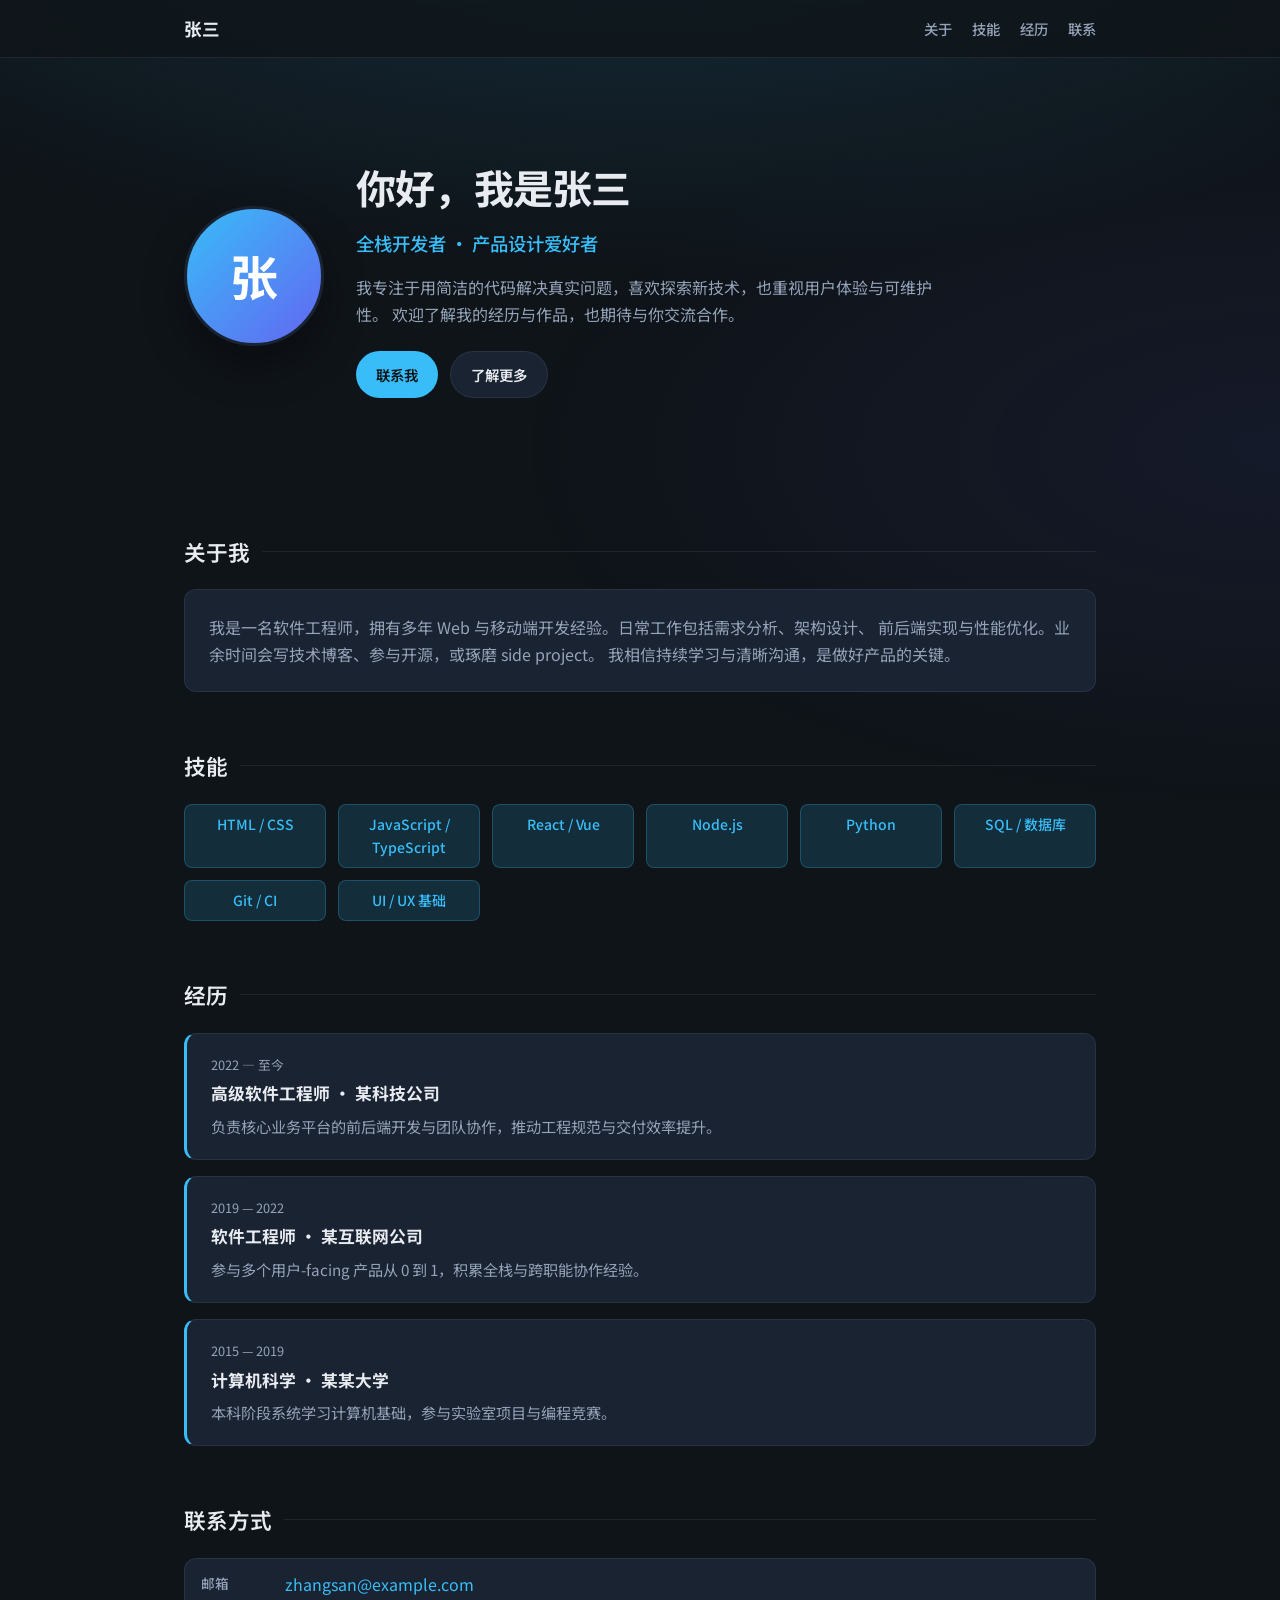
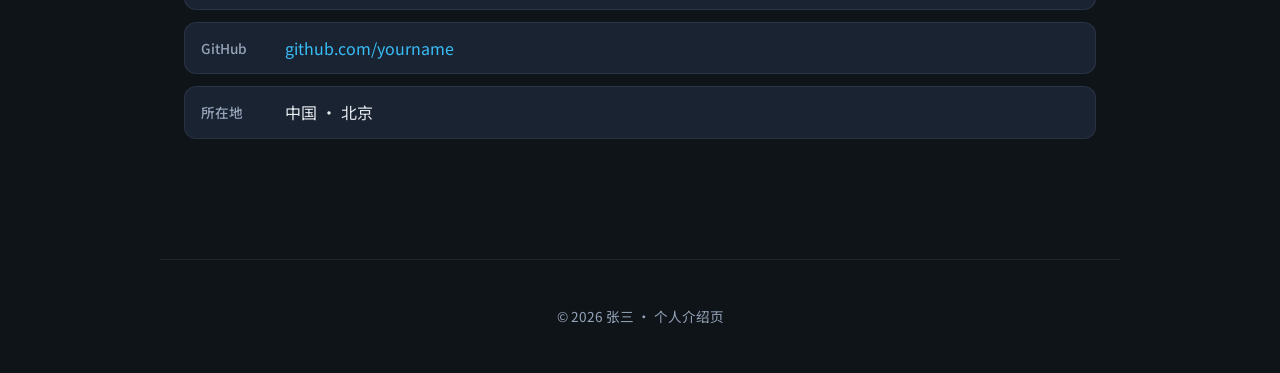
==== commit f115bf83: "Add personal introduction HTML page with responsive layout Co-authored-by: xpingan407-pixel <xpingan" ====
--- a/index.html
+++ b/index.html
@@ -1,499 +1,451 @@
 <!DOCTYPE html>
 <html lang="zh-CN">
-<head>
-  <meta charset="UTF-8" />
-  <meta name="viewport" content="width=device-width, initial-scale=1.0" />
-  <meta name="description" content="个人介绍 — 关于我、技能与联系方式" />
-  <title>张三 · 个人主页</title>
-  <link rel="preconnect" href="https://fonts.googleapis.com" />
-  <link rel="preconnect" href="https://fonts.gstatic.com" crossorigin />
-  <link href="https://fonts.googleapis.com/css2?family=Noto+Serif+SC:wght@400;600;700&family=DM+Sans:ital,wght@0,400;0,500;0,700;1,400&display=swap" rel="stylesheet" />
-  <style>
-    :root {
-      --bg: #0f0f12;
-      --bg-elevated: #1a1a21;
-      --text: #e8e6e3;
-      --text-muted: #9b9893;
-      --accent: #c9a227;
-      --accent-soft: rgba(201, 162, 39, 0.15);
-      --border: rgba(255, 255, 255, 0.08);
-      --radius: 12px;
-      --font-serif: "Noto Serif SC", serif;
-      --font-sans: "DM Sans", system-ui, sans-serif;
-      --max-width: 720px;
-    }
-
-    *,
-    *::before,
-    *::after {
-      box-sizing: border-box;
-    }
-
-    html {
-      scroll-behavior: smooth;
-    }
-
-    body {
-      margin: 0;
-      min-height: 100vh;
-      font-family: var(--font-sans);
-      font-size: 1.0625rem;
-      line-height: 1.65;
-      color: var(--text);
-      background: var(--bg);
-      background-image:
-        radial-gradient(ellipse 80% 50% at 50% -20%, rgba(201, 162, 39, 0.12), transparent),
-        radial-gradient(ellipse 60% 40% at 100% 100%, rgba(80, 70, 120, 0.15), transparent);
-    }
-
-    a {
-      color: var(--accent);
-      text-decoration: none;
-      transition: opacity 0.2s;
-    }
-
-    a:hover {
-      opacity: 0.85;
-      text-decoration: underline;
-    }
-
-    .skip-link {
-      position: absolute;
-      left: -9999px;
-      top: 0;
-      padding: 0.5rem 1rem;
-      background: var(--accent);
-      color: var(--bg);
-      z-index: 100;
-    }
-
-    .skip-link:focus {
-      left: 1rem;
-      top: 1rem;
-    }
-
-    header {
-      position: sticky;
-      top: 0;
-      z-index: 50;
-      backdrop-filter: blur(12px);
-      background: rgba(15, 15, 18, 0.75);
-      border-bottom: 1px solid var(--border);
-    }
-
-    .nav-inner {
-      max-width: calc(var(--max-width) + 4rem);
-      margin: 0 auto;
-      padding: 0.875rem 1.5rem;
-      display: flex;
-      align-items: center;
-      justify-content: space-between;
-      gap: 1rem;
-    }
-
-    .logo {
-      font-family: var(--font-serif);
-      font-weight: 600;
-      font-size: 1.125rem;
-      color: var(--text);
-      letter-spacing: 0.02em;
-    }
-
-    nav ul {
-      list-style: none;
-      margin: 0;
-      padding: 0;
-      display: flex;
-      flex-wrap: wrap;
-      gap: 0.25rem 1.25rem;
-    }
-
-    nav a {
-      color: var(--text-muted);
-      font-size: 0.9rem;
-      font-weight: 500;
-      text-decoration: none;
-    }
-
-    nav a:hover {
-      color: var(--text);
-      text-decoration: none;
-      opacity: 1;
-    }
-
-    main {
-      max-width: calc(var(--max-width) + 4rem);
-      margin: 0 auto;
-      padding: 3rem 1.5rem 5rem;
-    }
-
-    section {
-      margin-bottom: 4rem;
-    }
-
-    section:last-of-type {
-      margin-bottom: 0;
-    }
-
-    .hero {
-      padding: 2rem 0 3rem;
-      margin-bottom: 1rem;
-    }
-
-    .hero-badge {
-      display: inline-block;
-      font-size: 0.75rem;
-      font-weight: 500;
-      letter-spacing: 0.12em;
-      text-transform: uppercase;
-      color: var(--accent);
-      background: var(--accent-soft);
-      padding: 0.35rem 0.75rem;
-      border-radius: 999px;
-      margin-bottom: 1.25rem;
-    }
-
-    h1 {
-      font-family: var(--font-serif);
-      font-size: clamp(2.25rem, 6vw, 3.25rem);
-      font-weight: 700;
-      line-height: 1.2;
-      margin: 0 0 1rem;
-      letter-spacing: -0.02em;
-    }
-
-    .hero-lead {
-      font-size: 1.2rem;
-      color: var(--text-muted);
-      max-width: 36ch;
-      margin: 0 0 1.75rem;
-    }
-
-    .hero-actions {
-      display: flex;
-      flex-wrap: wrap;
-      gap: 0.75rem;
-    }
-
-    .btn {
-      display: inline-flex;
-      align-items: center;
-      justify-content: center;
-      padding: 0.65rem 1.25rem;
-      border-radius: var(--radius);
-      font-weight: 600;
-      font-size: 0.95rem;
-      text-decoration: none;
-      transition: transform 0.15s, background 0.2s;
-    }
-
-    .btn-primary {
-      background: var(--accent);
-      color: #1a1510;
-    }
-
-    .btn-primary:hover {
-      opacity: 1;
-      text-decoration: none;
-      transform: translateY(-1px);
-    }
-
-    .btn-ghost {
-      border: 1px solid var(--border);
-      color: var(--text);
-      background: transparent;
-    }
-
-    .btn-ghost:hover {
-      background: var(--bg-elevated);
-      text-decoration: none;
-      opacity: 1;
-    }
-
-    h2 {
-      font-family: var(--font-serif);
-      font-size: 1.5rem;
-      font-weight: 600;
-      margin: 0 0 1.25rem;
-      padding-bottom: 0.5rem;
-      border-bottom: 1px solid var(--border);
-    }
-
-    .about-grid {
-      display: grid;
-      gap: 1.5rem;
-    }
-
-    @media (min-width: 600px) {
-      .about-grid {
-        grid-template-columns: 140px 1fr;
-        align-items: start;
-      }
-    }
-
-    .avatar {
-      width: 120px;
-      height: 120px;
-      border-radius: 50%;
-      background: linear-gradient(135deg, var(--accent-soft), var(--bg-elevated));
-      border: 2px solid var(--border);
-      display: flex;
-      align-items: center;
-      justify-content: center;
-      font-family: var(--font-serif);
-      font-size: 2.5rem;
-      font-weight: 700;
-      color: var(--accent);
-      margin: 0 auto;
-    }
-
-    @media (min-width: 600px) {
+  <head>
+    <meta charset="UTF-8" />
+    <meta name="viewport" content="width=device-width, initial-scale=1.0" />
+    <meta name="description" content="个人介绍 — 关于我、技能与联系方式" />
+    <title>个人介绍 | 张三</title>
+    <link rel="preconnect" href="https://fonts.googleapis.com" />
+    <link rel="preconnect" href="https://fonts.gstatic.com" crossorigin />
+    <link
+      href="https://fonts.googleapis.com/css2?family=Noto+Sans+SC:wght@400;500;600;700&display=swap"
+      rel="stylesheet"
+    />
+    <style>
+      :root {
+        --bg: #0f1419;
+        --surface: #1a2332;
+        --surface-hover: #243044;
+        --text: #e8ecf1;
+        --text-muted: #94a3b8;
+        --accent: #38bdf8;
+        --accent-soft: rgba(56, 189, 248, 0.15);
+        --border: rgba(148, 163, 184, 0.12);
+        --radius: 12px;
+        --max-width: 960px;
+      }
+
+      *,
+      *::before,
+      *::after {
+        box-sizing: border-box;
+      }
+
+      html {
+        scroll-behavior: smooth;
+      }
+
+      body {
+        margin: 0;
+        font-family: "Noto Sans SC", system-ui, sans-serif;
+        background: var(--bg);
+        color: var(--text);
+        line-height: 1.65;
+        min-height: 100vh;
+      }
+
+      body::before {
+        content: "";
+        position: fixed;
+        inset: 0;
+        background:
+          radial-gradient(ellipse 80% 50% at 50% -20%, rgba(56, 189, 248, 0.18), transparent),
+          radial-gradient(ellipse 60% 40% at 100% 50%, rgba(99, 102, 241, 0.08), transparent);
+        pointer-events: none;
+        z-index: -1;
+      }
+
+      a {
+        color: var(--accent);
+        text-decoration: none;
+        transition: opacity 0.2s;
+      }
+
+      a:hover {
+        opacity: 0.85;
+        text-decoration: underline;
+      }
+
+      .skip-link {
+        position: absolute;
+        left: -9999px;
+        top: 0;
+        padding: 0.5rem 1rem;
+        background: var(--accent);
+        color: var(--bg);
+        z-index: 100;
+      }
+
+      .skip-link:focus {
+        left: 1rem;
+        top: 1rem;
+      }
+
+      header {
+        position: sticky;
+        top: 0;
+        z-index: 50;
+        backdrop-filter: blur(12px);
+        background: rgba(15, 20, 25, 0.75);
+        border-bottom: 1px solid var(--border);
+      }
+
+      .nav-inner {
+        max-width: var(--max-width);
+        margin: 0 auto;
+        padding: 0.875rem 1.5rem;
+        display: flex;
+        align-items: center;
+        justify-content: space-between;
+        gap: 1rem;
+      }
+
+      .logo {
+        font-weight: 700;
+        font-size: 1.1rem;
+        color: var(--text);
+        letter-spacing: 0.02em;
+      }
+
+      nav ul {
+        list-style: none;
+        margin: 0;
+        padding: 0;
+        display: flex;
+        flex-wrap: wrap;
+        gap: 0.25rem 1.25rem;
+      }
+
+      nav a {
+        color: var(--text-muted);
+        font-size: 0.9rem;
+        font-weight: 500;
+        text-decoration: none;
+      }
+
+      nav a:hover {
+        color: var(--text);
+        text-decoration: none;
+        opacity: 1;
+      }
+
+      main {
+        max-width: var(--max-width);
+        margin: 0 auto;
+        padding: 2rem 1.5rem 4rem;
+      }
+
+      .hero {
+        display: grid;
+        gap: 2rem;
+        align-items: center;
+        padding: 3rem 0 4rem;
+      }
+
+      @media (min-width: 720px) {
+        .hero {
+          grid-template-columns: auto 1fr;
+          padding: 4rem 0 5rem;
+        }
+      }
+
       .avatar {
+        width: 140px;
+        height: 140px;
+        border-radius: 50%;
+        background: linear-gradient(135deg, var(--accent), #6366f1);
+        display: grid;
+        place-items: center;
+        font-size: 3rem;
+        font-weight: 700;
+        color: #fff;
+        box-shadow: 0 20px 40px rgba(0, 0, 0, 0.35);
+        border: 3px solid var(--surface);
+      }
+
+      .hero h1 {
+        margin: 0 0 0.5rem;
+        font-size: clamp(1.75rem, 4vw, 2.5rem);
+        font-weight: 700;
+        letter-spacing: -0.02em;
+      }
+
+      .hero .tagline {
+        margin: 0 0 1rem;
+        font-size: 1.15rem;
+        color: var(--accent);
+        font-weight: 500;
+      }
+
+      .hero .intro {
+        margin: 0 0 1.5rem;
+        color: var(--text-muted);
+        max-width: 36rem;
+      }
+
+      .hero-actions {
+        display: flex;
+        flex-wrap: wrap;
+        gap: 0.75rem;
+      }
+
+      .btn {
+        display: inline-flex;
+        align-items: center;
+        justify-content: center;
+        padding: 0.65rem 1.25rem;
+        border-radius: 999px;
+        font-size: 0.9rem;
+        font-weight: 600;
+        border: none;
+        cursor: pointer;
+        text-decoration: none;
+        transition: transform 0.15s, background 0.2s;
+      }
+
+      .btn-primary {
+        background: var(--accent);
+        color: var(--bg);
+      }
+
+      .btn-primary:hover {
+        opacity: 1;
+        transform: translateY(-1px);
+        text-decoration: none;
+      }
+
+      .btn-ghost {
+        background: var(--surface);
+        color: var(--text);
+        border: 1px solid var(--border);
+      }
+
+      .btn-ghost:hover {
+        background: var(--surface-hover);
+        text-decoration: none;
+        opacity: 1;
+      }
+
+      section {
+        margin-bottom: 3.5rem;
+      }
+
+      section h2 {
+        margin: 0 0 1.25rem;
+        font-size: 1.35rem;
+        font-weight: 600;
+        display: flex;
+        align-items: center;
+        gap: 0.75rem;
+      }
+
+      section h2::after {
+        content: "";
+        flex: 1;
+        height: 1px;
+        background: var(--border);
+      }
+
+      .card {
+        background: var(--surface);
+        border: 1px solid var(--border);
+        border-radius: var(--radius);
+        padding: 1.5rem;
+      }
+
+      .card p {
         margin: 0;
-      }
-    }
-
-    .skills {
-      display: flex;
-      flex-wrap: wrap;
-      gap: 0.5rem;
-      margin-top: 1rem;
-    }
-
-    .tag {
-      font-size: 0.85rem;
-      padding: 0.35rem 0.75rem;
-      background: var(--bg-elevated);
-      border: 1px solid var(--border);
-      border-radius: 999px;
-      color: var(--text-muted);
-    }
-
-    .timeline {
-      list-style: none;
-      margin: 0;
-      padding: 0;
-      display: flex;
-      flex-direction: column;
-      gap: 1.25rem;
-    }
-
-    .timeline li {
-      padding: 1.25rem 1.35rem;
-      background: var(--bg-elevated);
-      border: 1px solid var(--border);
-      border-radius: var(--radius);
-      border-left: 3px solid var(--accent);
-    }
-
-    .timeline time {
-      display: block;
-      font-size: 0.8rem;
-      color: var(--accent);
-      font-weight: 600;
-      margin-bottom: 0.35rem;
-    }
-
-    .timeline h3 {
-      margin: 0 0 0.35rem;
-      font-size: 1.05rem;
-      font-weight: 600;
-    }
-
-    .timeline p {
-      margin: 0;
-      color: var(--text-muted);
-      font-size: 0.95rem;
-    }
-
-    .project-cards {
-      display: grid;
-      gap: 1rem;
-    }
-
-    @media (min-width: 520px) {
-      .project-cards {
-        grid-template-columns: repeat(2, 1fr);
-      }
-    }
-
-    .card {
-      padding: 1.25rem;
-      background: var(--bg-elevated);
-      border: 1px solid var(--border);
-      border-radius: var(--radius);
-      transition: border-color 0.2s;
-    }
-
-    .card:hover {
-      border-color: rgba(201, 162, 39, 0.35);
-    }
-
-    .card h3 {
-      margin: 0 0 0.5rem;
-      font-size: 1rem;
-    }
-
-    .card p {
-      margin: 0;
-      font-size: 0.9rem;
-      color: var(--text-muted);
-    }
-
-    .contact-list {
-      list-style: none;
-      margin: 0;
-      padding: 0;
-    }
-
-    .contact-list li {
-      padding: 0.65rem 0;
-      border-bottom: 1px solid var(--border);
-      display: flex;
-      flex-wrap: wrap;
-      gap: 0.5rem 1rem;
-    }
-
-    .contact-list li:last-child {
-      border-bottom: none;
-    }
-
-    .contact-label {
-      color: var(--text-muted);
-      min-width: 4.5rem;
-      font-size: 0.9rem;
-    }
-
-    footer {
-      text-align: center;
-      padding: 2rem 1.5rem;
-      color: var(--text-muted);
-      font-size: 0.85rem;
-      border-top: 1px solid var(--border);
-    }
-  </style>
-</head>
-<body>
-  <a class="skip-link" href="#main">跳到主要内容</a>
-
-  <header>
-    <div class="nav-inner">
-      <span class="logo">张三</span>
-      <nav aria-label="页面导航">
-        <ul>
-          <li><a href="#about">关于</a></li>
-          <li><a href="#experience">经历</a></li>
-          <li><a href="#projects">项目</a></li>
-          <li><a href="#contact">联系</a></li>
-        </ul>
-      </nav>
-    </div>
-  </header>
-
-  <main id="main">
-    <section class="hero" aria-labelledby="hero-title">
-      <span class="hero-badge">个人主页</span>
-      <h1 id="hero-title">你好，我是张三</h1>
-      <p class="hero-lead">
-        全栈开发者，喜欢用清晰的设计与可靠的代码解决问题。目前关注 Web 体验、自动化与开源协作。
-      </p>
-      <div class="hero-actions">
-        <a class="btn btn-primary" href="#contact">与我联系</a>
-        <a class="btn btn-ghost" href="#projects">查看项目</a>
+        color: var(--text-muted);
+      }
+
+      .skills-grid {
+        display: grid;
+        gap: 0.75rem;
+        grid-template-columns: repeat(auto-fill, minmax(140px, 1fr));
+      }
+
+      .skill-tag {
+        background: var(--accent-soft);
+        color: var(--accent);
+        padding: 0.5rem 0.875rem;
+        border-radius: 8px;
+        font-size: 0.875rem;
+        font-weight: 500;
+        text-align: center;
+        border: 1px solid rgba(56, 189, 248, 0.25);
+      }
+
+      .timeline {
+        display: flex;
+        flex-direction: column;
+        gap: 1rem;
+      }
+
+      .timeline-item {
+        background: var(--surface);
+        border: 1px solid var(--border);
+        border-radius: var(--radius);
+        padding: 1.25rem 1.5rem;
+        border-left: 3px solid var(--accent);
+      }
+
+      .timeline-item time {
+        display: block;
+        font-size: 0.8rem;
+        color: var(--text-muted);
+        margin-bottom: 0.35rem;
+      }
+
+      .timeline-item h3 {
+        margin: 0 0 0.35rem;
+        font-size: 1.05rem;
+      }
+
+      .timeline-item p {
+        margin: 0;
+        color: var(--text-muted);
+        font-size: 0.95rem;
+      }
+
+      .contact-list {
+        display: flex;
+        flex-direction: column;
+        gap: 0.75rem;
+      }
+
+      .contact-row {
+        display: flex;
+        align-items: center;
+        gap: 0.75rem;
+        padding: 0.75rem 1rem;
+        background: var(--surface);
+        border-radius: var(--radius);
+        border: 1px solid var(--border);
+      }
+
+      .contact-label {
+        min-width: 4.5rem;
+        font-size: 0.85rem;
+        color: var(--text-muted);
+        font-weight: 500;
+      }
+
+      footer {
+        max-width: var(--max-width);
+        margin: 0 auto;
+        padding: 2rem 1.5rem;
+        border-top: 1px solid var(--border);
+        text-align: center;
+        color: var(--text-muted);
+        font-size: 0.85rem;
+      }
+    </style>
+  </head>
+  <body>
+    <a class="skip-link" href="#main">跳到主要内容</a>
+
+    <header>
+      <div class="nav-inner">
+        <span class="logo">张三</span>
+        <nav aria-label="页面导航">
+          <ul>
+            <li><a href="#about">关于</a></li>
+            <li><a href="#skills">技能</a></li>
+            <li><a href="#experience">经历</a></li>
+            <li><a href="#contact">联系</a></li>
+          </ul>
+        </nav>
       </div>
-    </section>
-
-    <section id="about" aria-labelledby="about-title">
-      <h2 id="about-title">关于我</h2>
-      <div class="about-grid">
+    </header>
+
+    <main id="main">
+      <section class="hero" aria-labelledby="hero-title">
         <div class="avatar" aria-hidden="true">张</div>
         <div>
-          <p>
-            我毕业于某某大学计算机相关专业，有数年互联网产品开发经验。日常写 TypeScript、Python，也乐于做产品原型与性能优化。
+          <h1 id="hero-title">你好，我是张三</h1>
+          <p class="tagline">全栈开发者 · 产品设计爱好者</p>
+          <p class="intro">
+            我专注于用简洁的代码解决真实问题，喜欢探索新技术，也重视用户体验与可维护性。
+            欢迎了解我的经历与作品，也期待与你交流合作。
           </p>
-          <p>
-            工作之余喜欢阅读、徒步，偶尔写技术博客分享踩坑记录。相信好的软件应该既好用又耐看。
-          </p>
-          <div class="skills" aria-label="技能标签">
-            <span class="tag">HTML / CSS</span>
-            <span class="tag">JavaScript / TypeScript</span>
-            <span class="tag">React / Vue</span>
-            <span class="tag">Node.js</span>
-            <span class="tag">Git</span>
-            <span class="tag">UI 设计</span>
+          <div class="hero-actions">
+            <a class="btn btn-primary" href="#contact">联系我</a>
+            <a class="btn btn-ghost" href="#about">了解更多</a>
           </div>
         </div>
-      </div>
-    </section>
-
-    <section id="experience" aria-labelledby="exp-title">
-      <h2 id="exp-title">经历</h2>
-      <ol class="timeline">
-        <li>
-          <time datetime="2022">2022 — 至今</time>
-          <h3>高级前端工程师 · 某科技公司</h3>
-          <p>负责核心业务后台与营销站点，推动组件库与 CI 流程，页面性能提升约 30%。</p>
-        </li>
-        <li>
-          <time datetime="2019">2019 — 2022</time>
-          <h3>全栈开发 · 创业公司</h3>
-          <p>从 0 到 1 搭建 SaaS 产品，涵盖 API、管理端与用户端，参与技术选型与团队招聘。</p>
-        </li>
-        <li>
-          <time datetime="2017">2017 — 2019</time>
-          <h3>实习 / 初级开发</h3>
-          <p>参与企业内部工具与数据可视化项目，打下工程化与协作基础。</p>
-        </li>
-      </ol>
-    </section>
-
-    <section id="projects" aria-labelledby="proj-title">
-      <h2 id="proj-title">精选项目</h2>
-      <div class="project-cards">
-        <article class="card">
-          <h3>个人知识库</h3>
-          <p>基于静态站点生成器的笔记站，支持全文搜索与暗色主题，部署在边缘 CDN。</p>
-        </article>
-        <article class="card">
-          <h3>任务看板</h3>
-          <p>轻量级团队协作看板，实时同步、拖拽排序，开源在 GitHub。</p>
-        </article>
-        <article class="card">
-          <h3>CLI 工具箱</h3>
-          <p>常用脚本集合：批量重命名、日志分析、环境检查，减少重复手工操作。</p>
-        </article>
-        <article class="card">
-          <h3>设计资源站</h3>
-          <p>收集免费字体与配色方案的单页应用，纯前端实现，无后端依赖。</p>
-        </article>
-      </div>
-    </section>
-
-    <section id="contact" aria-labelledby="contact-title">
-      <h2 id="contact-title">联系方式</h2>
-      <ul class="contact-list">
-        <li>
-          <span class="contact-label">邮箱</span>
-          <a href="mailto:hello@example.com">hello@example.com</a>
-        </li>
-        <li>
-          <span class="contact-label">GitHub</span>
-          <a href="https://github.com" rel="noopener noreferrer">github.com/yourname</a>
-        </li>
-        <li>
-          <span class="contact-label">所在地</span>
-          <span>中国 · 上海</span>
-        </li>
-      </ul>
-    </section>
-  </main>
-
-  <footer>
-    <p>© <span id="year"></span> 张三 · 用 HTML 与一点心意搭建</p>
-  </footer>
-
-  <script>
-    document.getElementById("year").textContent = new Date().getFullYear();
-  </script>
-</body>
+      </section>
+
+      <section id="about" aria-labelledby="about-heading">
+        <h2 id="about-heading">关于我</h2>
+        <div class="card">
+          <p>
+            我是一名软件工程师，拥有多年 Web 与移动端开发经验。日常工作包括需求分析、架构设计、
+            前后端实现与性能优化。业余时间会写技术博客、参与开源，或琢磨 side project。
+            我相信持续学习与清晰沟通，是做好产品的关键。
+          </p>
+        </div>
+      </section>
+
+      <section id="skills" aria-labelledby="skills-heading">
+        <h2 id="skills-heading">技能</h2>
+        <div class="skills-grid">
+          <span class="skill-tag">HTML / CSS</span>
+          <span class="skill-tag">JavaScript / TypeScript</span>
+          <span class="skill-tag">React / Vue</span>
+          <span class="skill-tag">Node.js</span>
+          <span class="skill-tag">Python</span>
+          <span class="skill-tag">SQL / 数据库</span>
+          <span class="skill-tag">Git / CI</span>
+          <span class="skill-tag">UI / UX 基础</span>
+        </div>
+      </section>
+
+      <section id="experience" aria-labelledby="experience-heading">
+        <h2 id="experience-heading">经历</h2>
+        <div class="timeline">
+          <article class="timeline-item">
+            <time datetime="2022">2022 — 至今</time>
+            <h3>高级软件工程师 · 某科技公司</h3>
+            <p>负责核心业务平台的前后端开发与团队协作，推动工程规范与交付效率提升。</p>
+          </article>
+          <article class="timeline-item">
+            <time datetime="2019">2019 — 2022</time>
+            <h3>软件工程师 · 某互联网公司</h3>
+            <p>参与多个用户-facing 产品从 0 到 1，积累全栈与跨职能协作经验。</p>
+          </article>
+          <article class="timeline-item">
+            <time datetime="2015">2015 — 2019</time>
+            <h3>计算机科学 · 某某大学</h3>
+            <p>本科阶段系统学习计算机基础，参与实验室项目与编程竞赛。</p>
+          </article>
+        </div>
+      </section>
+
+      <section id="contact" aria-labelledby="contact-heading">
+        <h2 id="contact-heading">联系方式</h2>
+        <div class="contact-list">
+          <div class="contact-row">
+            <span class="contact-label">邮箱</span>
+            <a href="mailto:zhangsan@example.com">zhangsan@example.com</a>
+          </div>
+          <div class="contact-row">
+            <span class="contact-label">GitHub</span>
+            <a href="https://github.com/" target="_blank" rel="noopener noreferrer">github.com/yourname</a>
+          </div>
+          <div class="contact-row">
+            <span class="contact-label">所在地</span>
+            <span>中国 · 北京</span>
+          </div>
+        </div>
+      </section>
+    </main>
+
+    <footer>
+      <p>© <span id="year"></span> 张三 · 个人介绍页</p>
+    </footer>
+
+    <script>
+      document.getElementById("year").textContent = new Date().getFullYear();
+    </script>
+  </body>
 </html>
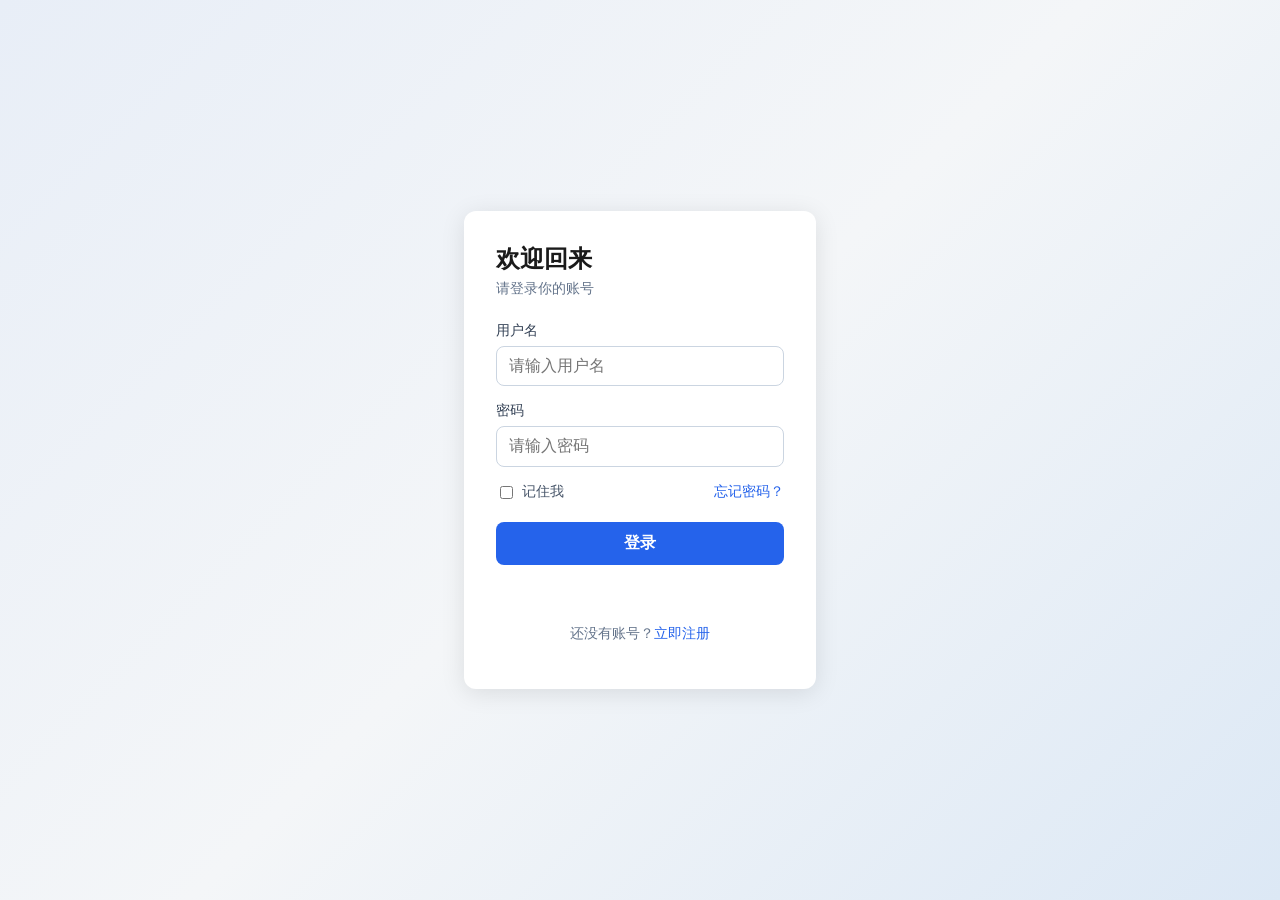
==== commit 11b7b153: "Merge 3e01902a37c3efe8882a1843f6cf452a6d2e494a into 2fbbba7951b8e8587a521fde3d577b98d1be7648" ====
--- a/index.html
+++ b/index.html
@@ -3,449 +3,188 @@
   <head>
     <meta charset="UTF-8" />
     <meta name="viewport" content="width=device-width, initial-scale=1.0" />
-    <meta name="description" content="个人介绍 — 关于我、技能与联系方式" />
-    <title>个人介绍 | 张三</title>
-    <link rel="preconnect" href="https://fonts.googleapis.com" />
-    <link rel="preconnect" href="https://fonts.gstatic.com" crossorigin />
-    <link
-      href="https://fonts.googleapis.com/css2?family=Noto+Sans+SC:wght@400;500;600;700&display=swap"
-      rel="stylesheet"
-    />
+    <title>登录</title>
     <style>
-      :root {
-        --bg: #0f1419;
-        --surface: #1a2332;
-        --surface-hover: #243044;
-        --text: #e8ecf1;
-        --text-muted: #94a3b8;
-        --accent: #38bdf8;
-        --accent-soft: rgba(56, 189, 248, 0.15);
-        --border: rgba(148, 163, 184, 0.12);
-        --radius: 12px;
-        --max-width: 960px;
-      }
-
-      *,
-      *::before,
-      *::after {
+      * {
         box-sizing: border-box;
       }
-
-      html {
-        scroll-behavior: smooth;
-      }
-
       body {
         margin: 0;
-        font-family: "Noto Sans SC", system-ui, sans-serif;
-        background: var(--bg);
-        color: var(--text);
-        line-height: 1.65;
         min-height: 100vh;
+        font-family: system-ui, sans-serif;
+        background: linear-gradient(135deg, #e8eef7 0%, #f4f6f8 50%, #dce8f5 100%);
+        color: #1a1a1a;
+        display: flex;
+        align-items: center;
+        justify-content: center;
+        padding: 1rem;
       }
-
-      body::before {
-        content: "";
-        position: fixed;
-        inset: 0;
-        background:
-          radial-gradient(ellipse 80% 50% at 50% -20%, rgba(56, 189, 248, 0.18), transparent),
-          radial-gradient(ellipse 60% 40% at 100% 50%, rgba(99, 102, 241, 0.08), transparent);
-        pointer-events: none;
-        z-index: -1;
+      .card {
+        width: 100%;
+        max-width: 22rem;
+        background: #fff;
+        border-radius: 12px;
+        padding: 2rem;
+        box-shadow: 0 4px 24px rgba(0, 0, 0, 0.1);
       }
-
-      a {
-        color: var(--accent);
-        text-decoration: none;
-        transition: opacity 0.2s;
+      h1 {
+        margin: 0 0 0.25rem;
+        font-size: 1.5rem;
       }
-
-      a:hover {
-        opacity: 0.85;
-        text-decoration: underline;
+      .subtitle {
+        margin: 0 0 1.5rem;
+        font-size: 0.9rem;
+        color: #64748b;
       }
-
-      .skip-link {
-        position: absolute;
-        left: -9999px;
-        top: 0;
-        padding: 0.5rem 1rem;
-        background: var(--accent);
-        color: var(--bg);
-        z-index: 100;
+      label {
+        display: block;
+        margin-bottom: 0.35rem;
+        font-size: 0.875rem;
+        font-weight: 500;
+        color: #334155;
       }
-
-      .skip-link:focus {
-        left: 1rem;
-        top: 1rem;
+      input[type="text"],
+      input[type="password"] {
+        width: 100%;
+        padding: 0.65rem 0.75rem;
+        margin-bottom: 1rem;
+        border: 1px solid #cbd5e1;
+        border-radius: 8px;
+        font-size: 1rem;
       }
-
-      header {
-        position: sticky;
-        top: 0;
-        z-index: 50;
-        backdrop-filter: blur(12px);
-        background: rgba(15, 20, 25, 0.75);
-        border-bottom: 1px solid var(--border);
+      input:focus {
+        outline: none;
+        border-color: #2563eb;
+        box-shadow: 0 0 0 3px rgba(37, 99, 235, 0.15);
       }
-
-      .nav-inner {
-        max-width: var(--max-width);
-        margin: 0 auto;
-        padding: 0.875rem 1.5rem;
+      .row {
         display: flex;
         align-items: center;
         justify-content: space-between;
-        gap: 1rem;
+        margin-bottom: 1.25rem;
+        font-size: 0.875rem;
       }
-
-      .logo {
-        font-weight: 700;
-        font-size: 1.1rem;
-        color: var(--text);
-        letter-spacing: 0.02em;
+      .row label {
+        display: flex;
+        align-items: center;
+        gap: 0.4rem;
+        margin: 0;
+        font-weight: 400;
+        color: #475569;
+        cursor: pointer;
       }
-
-      nav ul {
-        list-style: none;
-        margin: 0;
-        padding: 0;
-        display: flex;
-        flex-wrap: wrap;
-        gap: 0.25rem 1.25rem;
-      }
-
-      nav a {
-        color: var(--text-muted);
-        font-size: 0.9rem;
-        font-weight: 500;
+      .row a {
+        color: #2563eb;
         text-decoration: none;
       }
-
-      nav a:hover {
-        color: var(--text);
-        text-decoration: none;
-        opacity: 1;
+      .row a:hover {
+        text-decoration: underline;
       }
-
-      main {
-        max-width: var(--max-width);
-        margin: 0 auto;
-        padding: 2rem 1.5rem 4rem;
+      button[type="submit"] {
+        width: 100%;
+        padding: 0.7rem;
+        border: none;
+        border-radius: 8px;
+        background: #2563eb;
+        color: #fff;
+        font-size: 1rem;
+        font-weight: 600;
+        cursor: pointer;
       }
-
-      .hero {
-        display: grid;
-        gap: 2rem;
-        align-items: center;
-        padding: 3rem 0 4rem;
+      button[type="submit"]:hover {
+        background: #1d4ed8;
       }
-
-      @media (min-width: 720px) {
-        .hero {
-          grid-template-columns: auto 1fr;
-          padding: 4rem 0 5rem;
-        }
+      #msg {
+        margin-top: 1rem;
+        font-size: 0.875rem;
+        text-align: center;
+        min-height: 1.25rem;
       }
-
-      .avatar {
-        width: 140px;
-        height: 140px;
-        border-radius: 50%;
-        background: linear-gradient(135deg, var(--accent), #6366f1);
-        display: grid;
-        place-items: center;
-        font-size: 3rem;
-        font-weight: 700;
-        color: #fff;
-        box-shadow: 0 20px 40px rgba(0, 0, 0, 0.35);
-        border: 3px solid var(--surface);
+      #msg.error {
+        color: #dc2626;
       }
-
-      .hero h1 {
-        margin: 0 0 0.5rem;
-        font-size: clamp(1.75rem, 4vw, 2.5rem);
-        font-weight: 700;
-        letter-spacing: -0.02em;
+      #msg.ok {
+        color: #16a34a;
       }
-
-      .hero .tagline {
-        margin: 0 0 1rem;
-        font-size: 1.15rem;
-        color: var(--accent);
-        font-weight: 500;
+      .footer {
+        margin-top: 1.5rem;
+        text-align: center;
+        font-size: 0.875rem;
+        color: #64748b;
       }
-
-      .hero .intro {
-        margin: 0 0 1.5rem;
-        color: var(--text-muted);
-        max-width: 36rem;
-      }
-
-      .hero-actions {
-        display: flex;
-        flex-wrap: wrap;
-        gap: 0.75rem;
-      }
-
-      .btn {
-        display: inline-flex;
-        align-items: center;
-        justify-content: center;
-        padding: 0.65rem 1.25rem;
-        border-radius: 999px;
-        font-size: 0.9rem;
-        font-weight: 600;
-        border: none;
-        cursor: pointer;
-        text-decoration: none;
-        transition: transform 0.15s, background 0.2s;
-      }
-
-      .btn-primary {
-        background: var(--accent);
-        color: var(--bg);
-      }
-
-      .btn-primary:hover {
-        opacity: 1;
-        transform: translateY(-1px);
+      .footer a {
+        color: #2563eb;
         text-decoration: none;
       }
-
-      .btn-ghost {
-        background: var(--surface);
-        color: var(--text);
-        border: 1px solid var(--border);
-      }
-
-      .btn-ghost:hover {
-        background: var(--surface-hover);
-        text-decoration: none;
-        opacity: 1;
-      }
-
-      section {
-        margin-bottom: 3.5rem;
-      }
-
-      section h2 {
-        margin: 0 0 1.25rem;
-        font-size: 1.35rem;
-        font-weight: 600;
-        display: flex;
-        align-items: center;
-        gap: 0.75rem;
-      }
-
-      section h2::after {
-        content: "";
-        flex: 1;
-        height: 1px;
-        background: var(--border);
-      }
-
-      .card {
-        background: var(--surface);
-        border: 1px solid var(--border);
-        border-radius: var(--radius);
-        padding: 1.5rem;
-      }
-
-      .card p {
-        margin: 0;
-        color: var(--text-muted);
-      }
-
-      .skills-grid {
-        display: grid;
-        gap: 0.75rem;
-        grid-template-columns: repeat(auto-fill, minmax(140px, 1fr));
-      }
-
-      .skill-tag {
-        background: var(--accent-soft);
-        color: var(--accent);
-        padding: 0.5rem 0.875rem;
-        border-radius: 8px;
-        font-size: 0.875rem;
-        font-weight: 500;
-        text-align: center;
-        border: 1px solid rgba(56, 189, 248, 0.25);
-      }
-
-      .timeline {
-        display: flex;
-        flex-direction: column;
-        gap: 1rem;
-      }
-
-      .timeline-item {
-        background: var(--surface);
-        border: 1px solid var(--border);
-        border-radius: var(--radius);
-        padding: 1.25rem 1.5rem;
-        border-left: 3px solid var(--accent);
-      }
-
-      .timeline-item time {
-        display: block;
-        font-size: 0.8rem;
-        color: var(--text-muted);
-        margin-bottom: 0.35rem;
-      }
-
-      .timeline-item h3 {
-        margin: 0 0 0.35rem;
-        font-size: 1.05rem;
-      }
-
-      .timeline-item p {
-        margin: 0;
-        color: var(--text-muted);
-        font-size: 0.95rem;
-      }
-
-      .contact-list {
-        display: flex;
-        flex-direction: column;
-        gap: 0.75rem;
-      }
-
-      .contact-row {
-        display: flex;
-        align-items: center;
-        gap: 0.75rem;
-        padding: 0.75rem 1rem;
-        background: var(--surface);
-        border-radius: var(--radius);
-        border: 1px solid var(--border);
-      }
-
-      .contact-label {
-        min-width: 4.5rem;
-        font-size: 0.85rem;
-        color: var(--text-muted);
-        font-weight: 500;
-      }
-
-      footer {
-        max-width: var(--max-width);
-        margin: 0 auto;
-        padding: 2rem 1.5rem;
-        border-top: 1px solid var(--border);
-        text-align: center;
-        color: var(--text-muted);
-        font-size: 0.85rem;
+      .footer a:hover {
+        text-decoration: underline;
       }
     </style>
   </head>
   <body>
-    <a class="skip-link" href="#main">跳到主要内容</a>
+    <main class="card">
+      <h1>欢迎回来</h1>
+      <p class="subtitle">请登录你的账号</p>
 
-    <header>
-      <div class="nav-inner">
-        <span class="logo">张三</span>
-        <nav aria-label="页面导航">
-          <ul>
-            <li><a href="#about">关于</a></li>
-            <li><a href="#skills">技能</a></li>
-            <li><a href="#experience">经历</a></li>
-            <li><a href="#contact">联系</a></li>
-          </ul>
-        </nav>
-      </div>
-    </header>
+      <form id="login-form" novalidate>
+        <label for="username">用户名</label>
+        <input
+          id="username"
+          name="username"
+          type="text"
+          autocomplete="username"
+          placeholder="请输入用户名"
+          required
+        />
 
-    <main id="main">
-      <section class="hero" aria-labelledby="hero-title">
-        <div class="avatar" aria-hidden="true">张</div>
-        <div>
-          <h1 id="hero-title">你好，我是张三</h1>
-          <p class="tagline">全栈开发者 · 产品设计爱好者</p>
-          <p class="intro">
-            我专注于用简洁的代码解决真实问题，喜欢探索新技术，也重视用户体验与可维护性。
-            欢迎了解我的经历与作品，也期待与你交流合作。
-          </p>
-          <div class="hero-actions">
-            <a class="btn btn-primary" href="#contact">联系我</a>
-            <a class="btn btn-ghost" href="#about">了解更多</a>
-          </div>
+        <label for="password">密码</label>
+        <input
+          id="password"
+          name="password"
+          type="password"
+          autocomplete="current-password"
+          placeholder="请输入密码"
+          required
+          minlength="6"
+        />
+
+        <div class="row">
+          <label>
+            <input type="checkbox" name="remember" />
+            记住我
+          </label>
+          <a href="#">忘记密码？</a>
         </div>
-      </section>
 
-      <section id="about" aria-labelledby="about-heading">
-        <h2 id="about-heading">关于我</h2>
-        <div class="card">
-          <p>
-            我是一名软件工程师，拥有多年 Web 与移动端开发经验。日常工作包括需求分析、架构设计、
-            前后端实现与性能优化。业余时间会写技术博客、参与开源，或琢磨 side project。
-            我相信持续学习与清晰沟通，是做好产品的关键。
-          </p>
-        </div>
-      </section>
+        <button type="submit">登录</button>
+        <p id="msg" role="status" aria-live="polite"></p>
+      </form>
 
-      <section id="skills" aria-labelledby="skills-heading">
-        <h2 id="skills-heading">技能</h2>
-        <div class="skills-grid">
-          <span class="skill-tag">HTML / CSS</span>
-          <span class="skill-tag">JavaScript / TypeScript</span>
-          <span class="skill-tag">React / Vue</span>
-          <span class="skill-tag">Node.js</span>
-          <span class="skill-tag">Python</span>
-          <span class="skill-tag">SQL / 数据库</span>
-          <span class="skill-tag">Git / CI</span>
-          <span class="skill-tag">UI / UX 基础</span>
-        </div>
-      </section>
-
-      <section id="experience" aria-labelledby="experience-heading">
-        <h2 id="experience-heading">经历</h2>
-        <div class="timeline">
-          <article class="timeline-item">
-            <time datetime="2022">2022 — 至今</time>
-            <h3>高级软件工程师 · 某科技公司</h3>
-            <p>负责核心业务平台的前后端开发与团队协作，推动工程规范与交付效率提升。</p>
-          </article>
-          <article class="timeline-item">
-            <time datetime="2019">2019 — 2022</time>
-            <h3>软件工程师 · 某互联网公司</h3>
-            <p>参与多个用户-facing 产品从 0 到 1，积累全栈与跨职能协作经验。</p>
-          </article>
-          <article class="timeline-item">
-            <time datetime="2015">2015 — 2019</time>
-            <h3>计算机科学 · 某某大学</h3>
-            <p>本科阶段系统学习计算机基础，参与实验室项目与编程竞赛。</p>
-          </article>
-        </div>
-      </section>
-
-      <section id="contact" aria-labelledby="contact-heading">
-        <h2 id="contact-heading">联系方式</h2>
-        <div class="contact-list">
-          <div class="contact-row">
-            <span class="contact-label">邮箱</span>
-            <a href="mailto:zhangsan@example.com">zhangsan@example.com</a>
-          </div>
-          <div class="contact-row">
-            <span class="contact-label">GitHub</span>
-            <a href="https://github.com/" target="_blank" rel="noopener noreferrer">github.com/yourname</a>
-          </div>
-          <div class="contact-row">
-            <span class="contact-label">所在地</span>
-            <span>中国 · 北京</span>
-          </div>
-        </div>
-      </section>
+      <p class="footer">还没有账号？<a href="#">立即注册</a></p>
     </main>
 
-    <footer>
-      <p>© <span id="year"></span> 张三 · 个人介绍页</p>
-    </footer>
+    <script>
+      document.getElementById("login-form").addEventListener("submit", function (e) {
+        e.preventDefault();
+        var msg = document.getElementById("msg");
+        var username = document.getElementById("username").value.trim();
+        var password = document.getElementById("password").value;
 
-    <script>
-      document.getElementById("year").textContent = new Date().getFullYear();
+        msg.className = "";
+        if (!username) {
+          msg.textContent = "请输入用户名";
+          msg.className = "error";
+          return;
+        }
+        if (password.length < 6) {
+          msg.textContent = "密码至少 6 位";
+          msg.className = "error";
+          return;
+        }
+
+        msg.textContent = "登录成功（演示，未连接服务器）";
+        msg.className = "ok";
+      });
     </script>
   </body>
 </html>
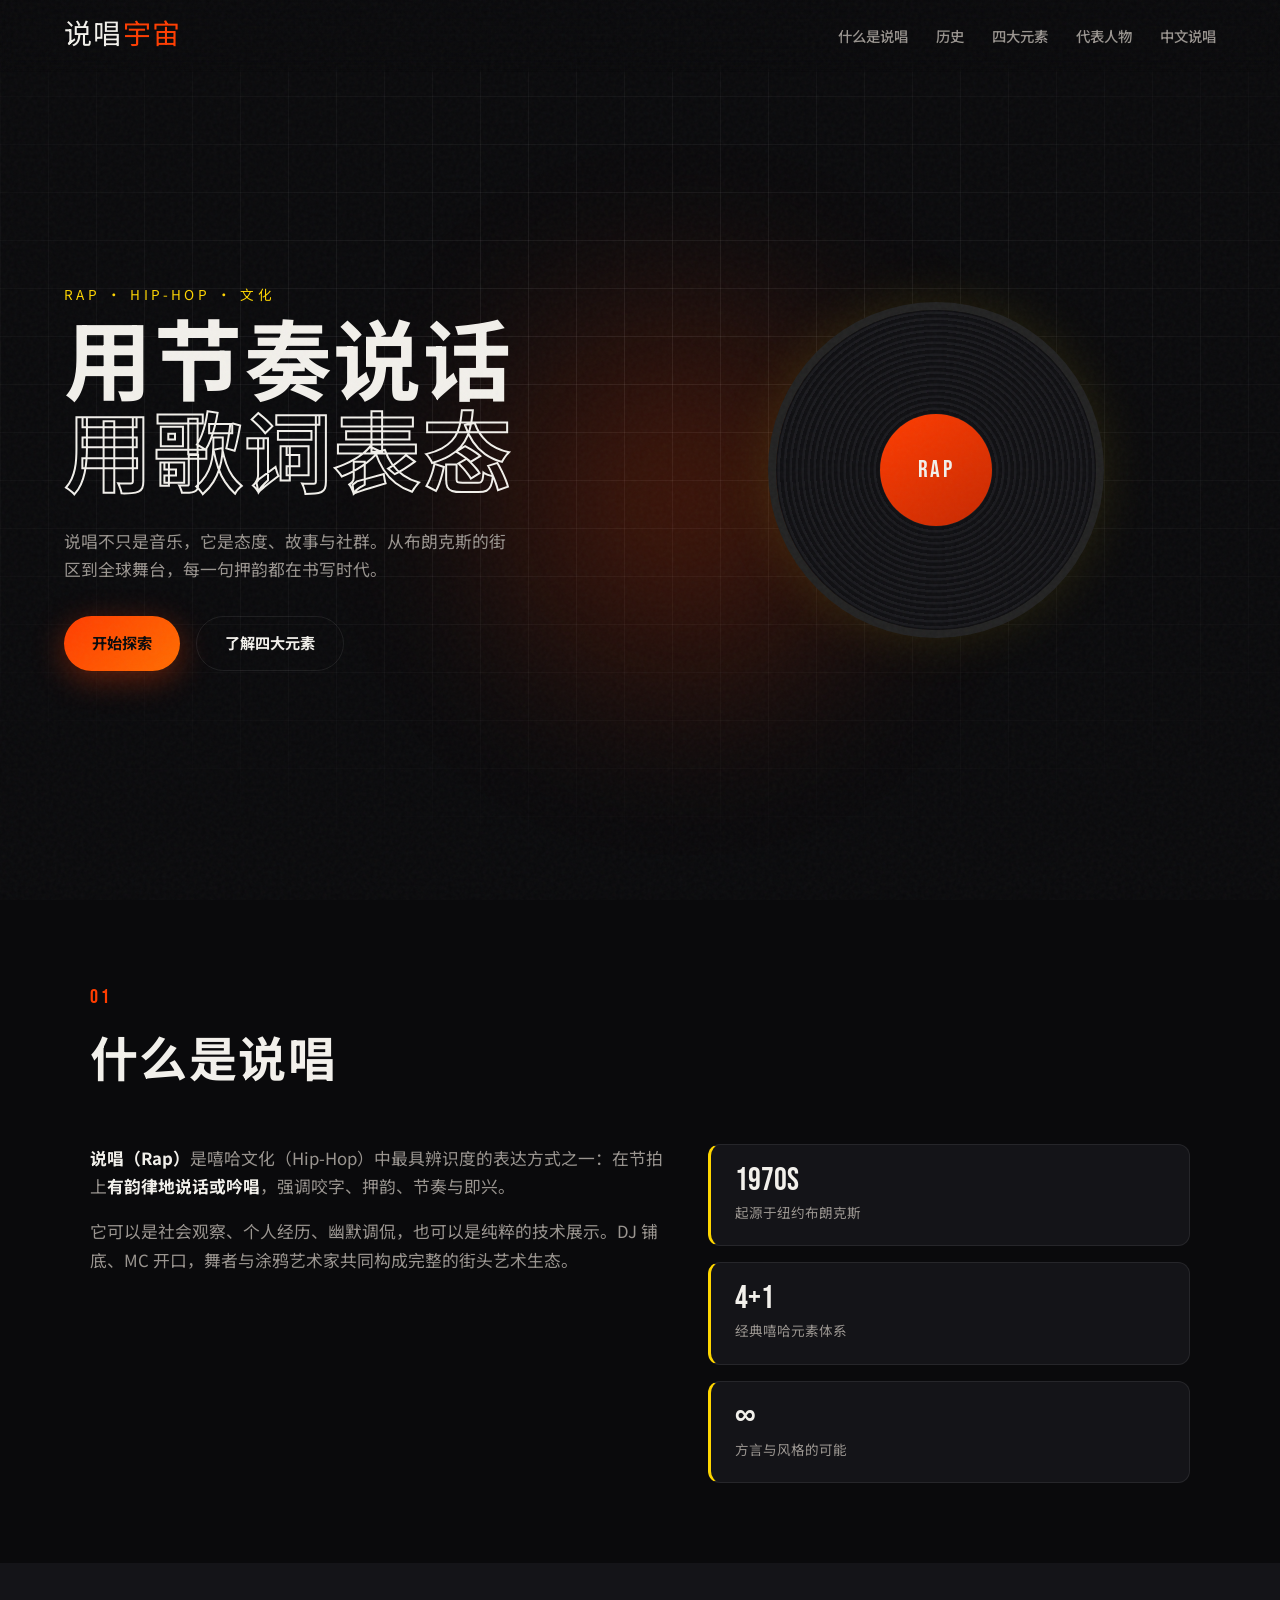
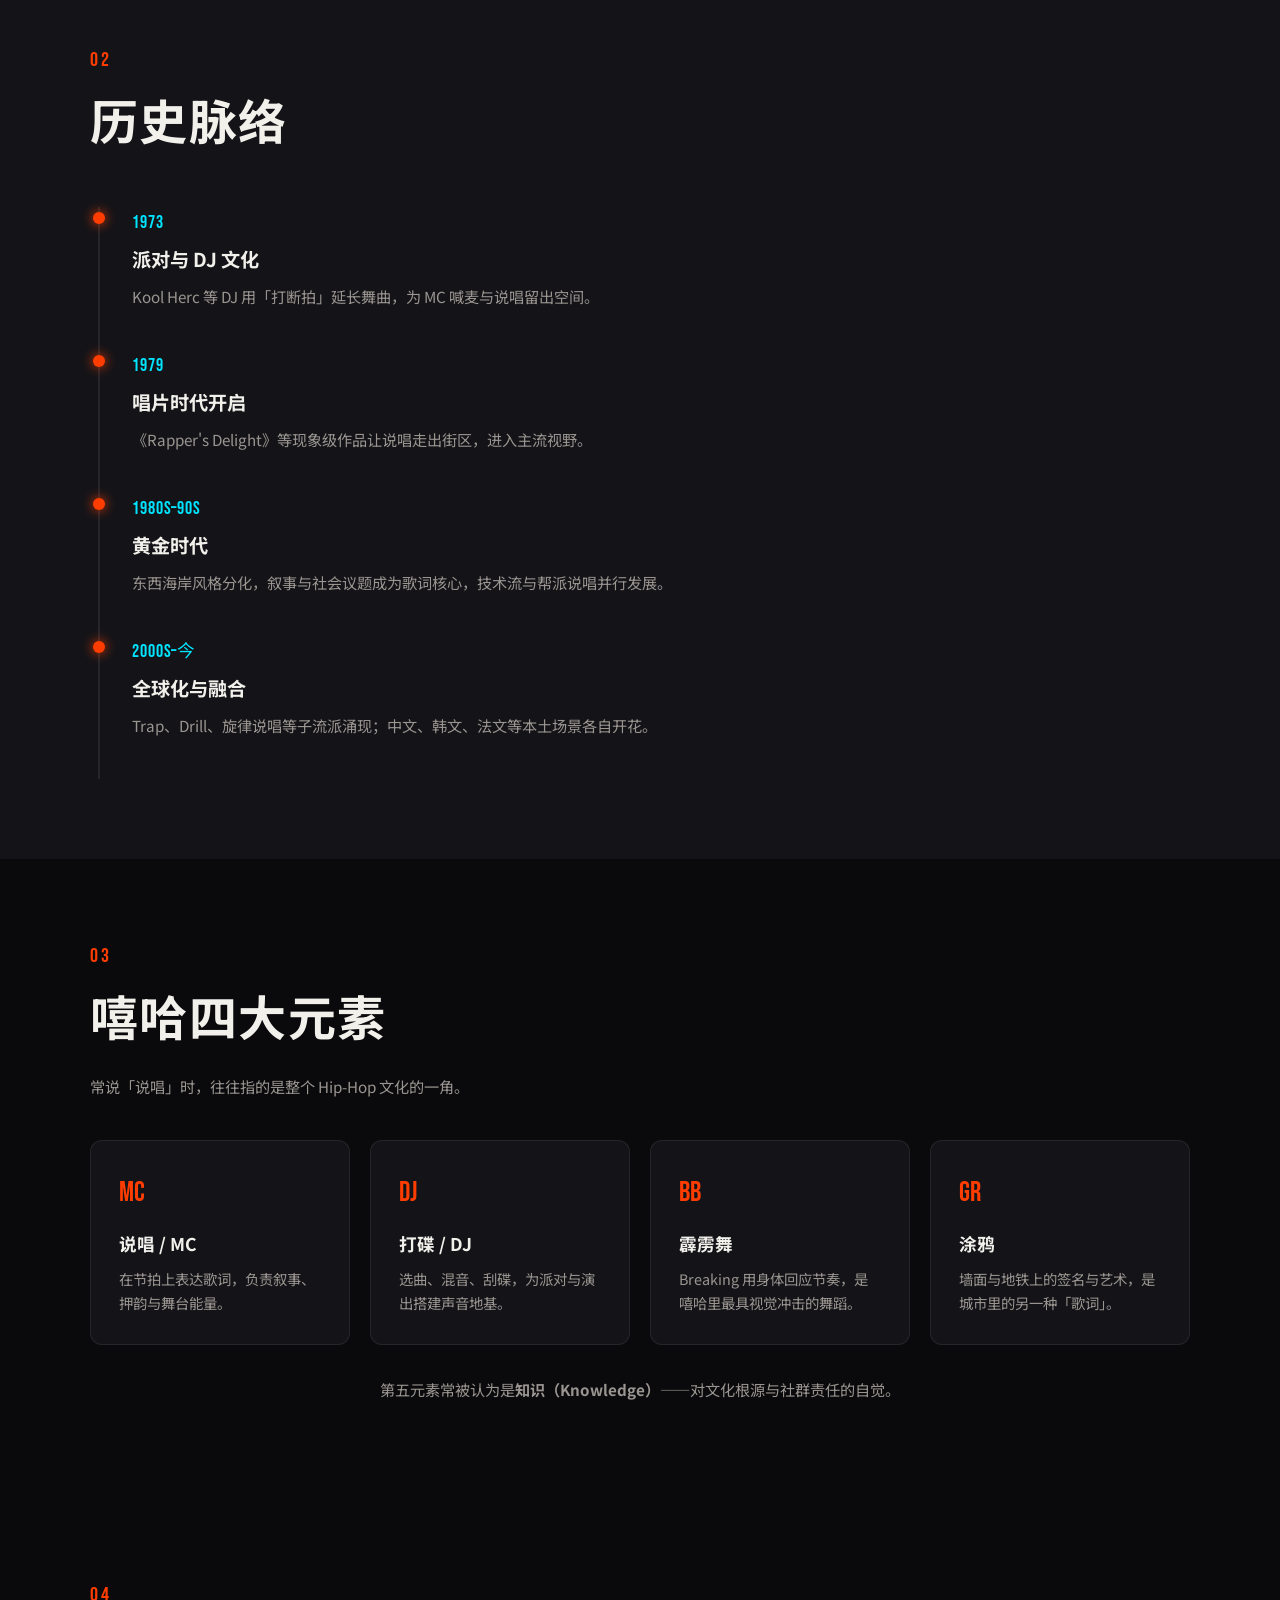
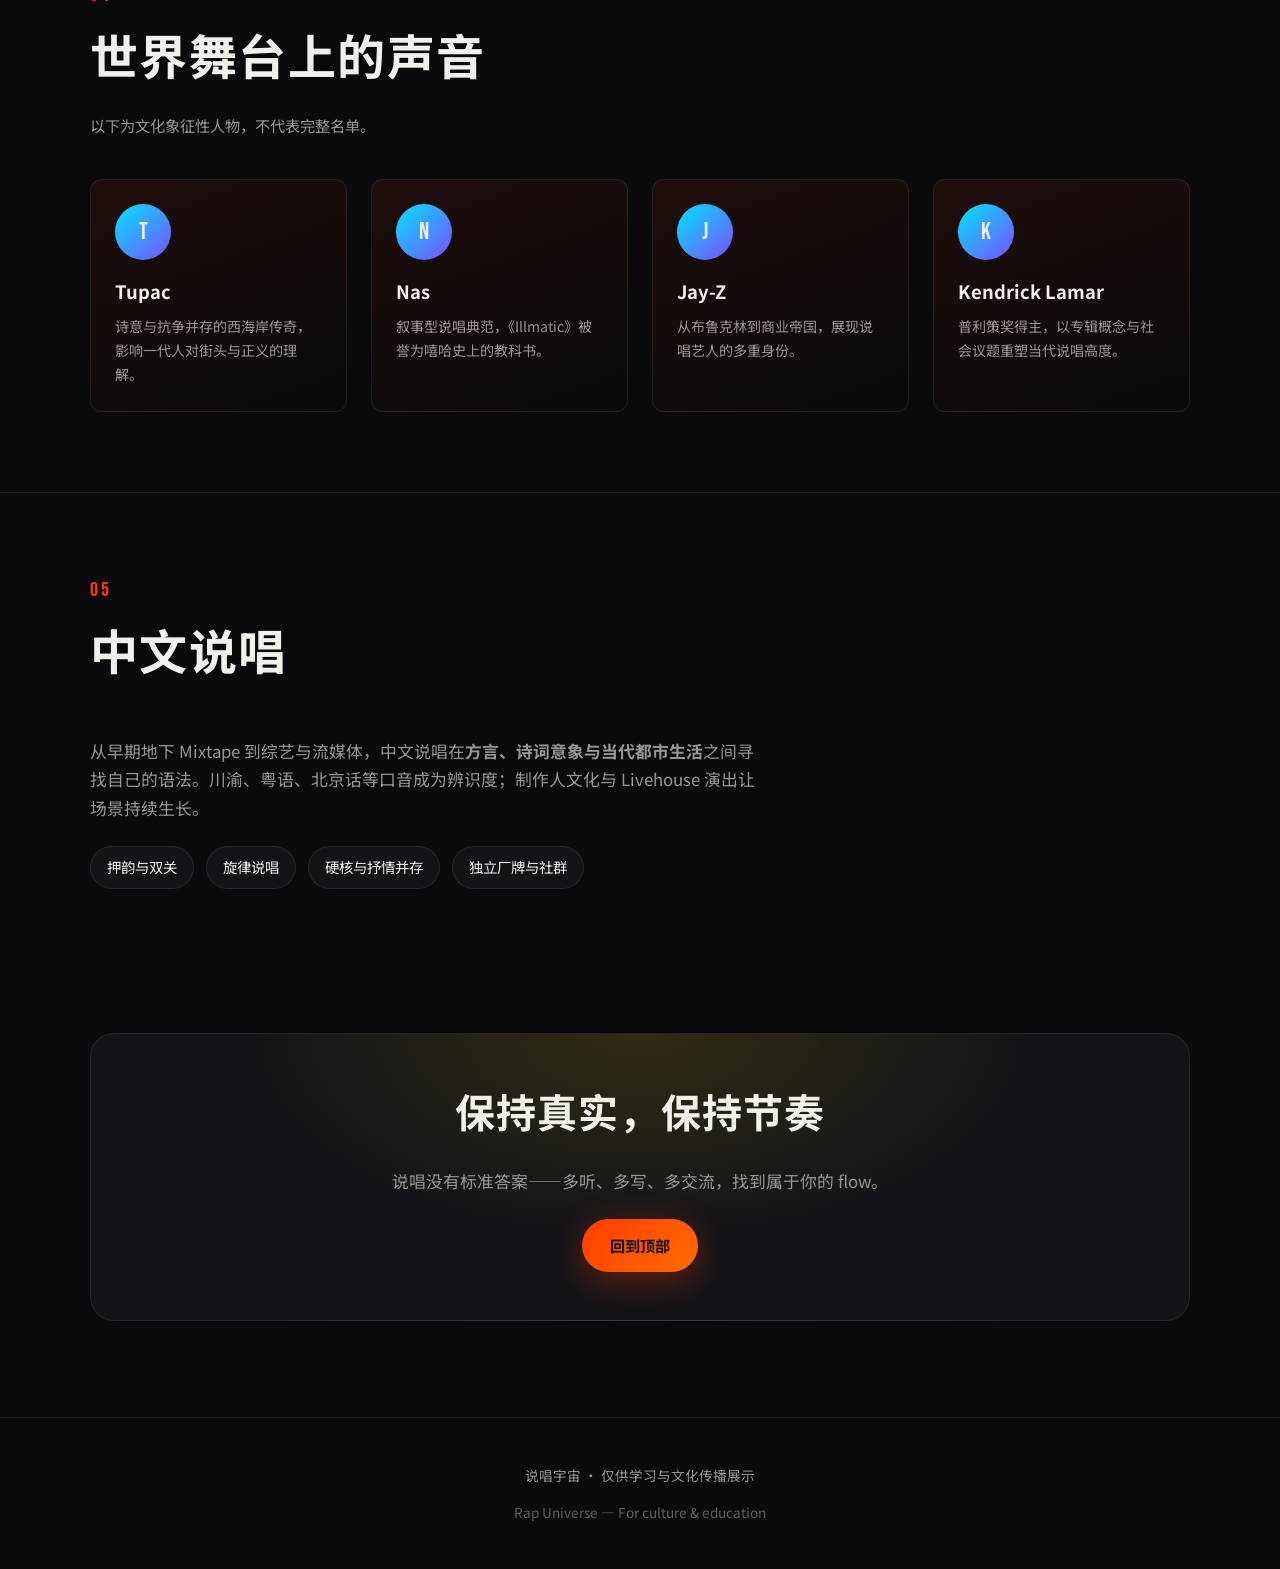
==== commit 0f2ffc9f: "Add rap culture single-page website in Chinese Co-authored-by: xpingan407-pixel <xpingan407-pixel@us" ====
--- a/index.html
+++ b/index.html
@@ -1,190 +1,227 @@
 <!DOCTYPE html>
 <html lang="zh-CN">
-  <head>
-    <meta charset="UTF-8" />
-    <meta name="viewport" content="width=device-width, initial-scale=1.0" />
-    <title>登录</title>
-    <style>
-      * {
-        box-sizing: border-box;
-      }
-      body {
-        margin: 0;
-        min-height: 100vh;
-        font-family: system-ui, sans-serif;
-        background: linear-gradient(135deg, #e8eef7 0%, #f4f6f8 50%, #dce8f5 100%);
-        color: #1a1a1a;
-        display: flex;
-        align-items: center;
-        justify-content: center;
-        padding: 1rem;
-      }
-      .card {
-        width: 100%;
-        max-width: 22rem;
-        background: #fff;
-        border-radius: 12px;
-        padding: 2rem;
-        box-shadow: 0 4px 24px rgba(0, 0, 0, 0.1);
-      }
-      h1 {
-        margin: 0 0 0.25rem;
-        font-size: 1.5rem;
-      }
-      .subtitle {
-        margin: 0 0 1.5rem;
-        font-size: 0.9rem;
-        color: #64748b;
-      }
-      label {
-        display: block;
-        margin-bottom: 0.35rem;
-        font-size: 0.875rem;
-        font-weight: 500;
-        color: #334155;
-      }
-      input[type="text"],
-      input[type="password"] {
-        width: 100%;
-        padding: 0.65rem 0.75rem;
-        margin-bottom: 1rem;
-        border: 1px solid #cbd5e1;
-        border-radius: 8px;
-        font-size: 1rem;
-      }
-      input:focus {
-        outline: none;
-        border-color: #2563eb;
-        box-shadow: 0 0 0 3px rgba(37, 99, 235, 0.15);
-      }
-      .row {
-        display: flex;
-        align-items: center;
-        justify-content: space-between;
-        margin-bottom: 1.25rem;
-        font-size: 0.875rem;
-      }
-      .row label {
-        display: flex;
-        align-items: center;
-        gap: 0.4rem;
-        margin: 0;
-        font-weight: 400;
-        color: #475569;
-        cursor: pointer;
-      }
-      .row a {
-        color: #2563eb;
-        text-decoration: none;
-      }
-      .row a:hover {
-        text-decoration: underline;
-      }
-      button[type="submit"] {
-        width: 100%;
-        padding: 0.7rem;
-        border: none;
-        border-radius: 8px;
-        background: #2563eb;
-        color: #fff;
-        font-size: 1rem;
-        font-weight: 600;
-        cursor: pointer;
-      }
-      button[type="submit"]:hover {
-        background: #1d4ed8;
-      }
-      #msg {
-        margin-top: 1rem;
-        font-size: 0.875rem;
-        text-align: center;
-        min-height: 1.25rem;
-      }
-      #msg.error {
-        color: #dc2626;
-      }
-      #msg.ok {
-        color: #16a34a;
-      }
-      .footer {
-        margin-top: 1.5rem;
-        text-align: center;
-        font-size: 0.875rem;
-        color: #64748b;
-      }
-      .footer a {
-        color: #2563eb;
-        text-decoration: none;
-      }
-      .footer a:hover {
-        text-decoration: underline;
-      }
-    </style>
-  </head>
-  <body>
-    <main class="card">
-      <h1>欢迎回来</h1>
-      <p class="subtitle">请登录你的账号</p>
-
-      <form id="login-form" novalidate>
-        <label for="username">用户名</label>
-        <input
-          id="username"
-          name="username"
-          type="text"
-          autocomplete="username"
-          placeholder="请输入用户名"
-          required
-        />
-
-        <label for="password">密码</label>
-        <input
-          id="password"
-          name="password"
-          type="password"
-          autocomplete="current-password"
-          placeholder="请输入密码"
-          required
-          minlength="6"
-        />
-
-        <div class="row">
-          <label>
-            <input type="checkbox" name="remember" />
-            记住我
-          </label>
-          <a href="#">忘记密码？</a>
-        </div>
-
-        <button type="submit">登录</button>
-        <p id="msg" role="status" aria-live="polite"></p>
-      </form>
-
-      <p class="footer">还没有账号？<a href="#">立即注册</a></p>
-    </main>
-
-    <script>
-      document.getElementById("login-form").addEventListener("submit", function (e) {
-        e.preventDefault();
-        var msg = document.getElementById("msg");
-        var username = document.getElementById("username").value.trim();
-        var password = document.getElementById("password").value;
-
-        msg.className = "";
-        if (!username) {
-          msg.textContent = "请输入用户名";
-          msg.className = "error";
-          return;
-        }
-        if (password.length < 6) {
-          msg.textContent = "密码至少 6 位";
-          msg.className = "error";
-          return;
-        }
-
-        msg.textContent = "登录成功（演示，未连接服务器）";
-        msg.className = "ok";
-      });
-    </script>
-  </body>
+<head>
+  <meta charset="UTF-8" />
+  <meta name="viewport" content="width=device-width, initial-scale=1.0" />
+  <meta name="description" content="探索说唱文化——从街头到舞台，节奏、歌词与态度。" />
+  <title>说唱宇宙 | Rap Universe</title>
+  <link rel="preconnect" href="https://fonts.googleapis.com" />
+  <link rel="preconnect" href="https://fonts.gstatic.com" crossorigin />
+  <link href="https://fonts.googleapis.com/css2?family=Bebas+Neue&family=Noto+Sans+SC:wght@400;500;700;900&display=swap" rel="stylesheet" />
+  <link rel="stylesheet" href="styles.css" />
+</head>
+<body>
+  <div class="noise" aria-hidden="true"></div>
+
+  <header class="site-header">
+    <a class="logo" href="#top">说唱<span>宇宙</span></a>
+    <nav class="nav" aria-label="主导航">
+      <a href="#about">什么是说唱</a>
+      <a href="#history">历史</a>
+      <a href="#elements">四大元素</a>
+      <a href="#artists">代表人物</a>
+      <a href="#china">中文说唱</a>
+    </nav>
+    <button class="nav-toggle" type="button" aria-label="打开菜单" aria-expanded="false">
+      <span></span><span></span><span></span>
+    </button>
+  </header>
+
+  <main id="top">
+    <section class="hero">
+      <div class="hero-bg">
+        <div class="hero-grid"></div>
+        <div class="hero-glow"></div>
+      </div>
+      <div class="hero-content">
+        <p class="hero-tag">RAP · HIP-HOP · 文化</p>
+        <h1>用节奏说话<br /><span class="outline">用歌词表态</span></h1>
+        <p class="hero-lead">
+          说唱不只是音乐，它是态度、故事与社群。从布朗克斯的街区到全球舞台，每一句押韵都在书写时代。
+        </p>
+        <div class="hero-actions">
+          <a class="btn btn-primary" href="#about">开始探索</a>
+          <a class="btn btn-ghost" href="#elements">了解四大元素</a>
+        </div>
+      </div>
+      <div class="hero-visual" aria-hidden="true">
+        <div class="vinyl">
+          <div class="vinyl-label">RAP</div>
+        </div>
+      </div>
+    </section>
+
+    <section id="about" class="section about">
+      <div class="container">
+        <div class="section-head">
+          <span class="section-num">01</span>
+          <h2>什么是说唱</h2>
+        </div>
+        <div class="about-grid">
+          <div class="about-text">
+            <p>
+              <strong>说唱（Rap）</strong>是嘻哈文化（Hip-Hop）中最具辨识度的表达方式之一：在节拍上<strong>有韵律地说话或吟唱</strong>，强调咬字、押韵、节奏与即兴。
+            </p>
+            <p>
+              它可以是社会观察、个人经历、幽默调侃，也可以是纯粹的技术展示。DJ 铺底、MC 开口，舞者与涂鸦艺术家共同构成完整的街头艺术生态。
+            </p>
+          </div>
+          <ul class="stat-cards">
+            <li>
+              <span class="stat-value">1970s</span>
+              <span class="stat-label">起源于纽约布朗克斯</span>
+            </li>
+            <li>
+              <span class="stat-value">4+1</span>
+              <span class="stat-label">经典嘻哈元素体系</span>
+            </li>
+            <li>
+              <span class="stat-value">∞</span>
+              <span class="stat-label">方言与风格的可能</span>
+            </li>
+          </ul>
+        </div>
+      </div>
+    </section>
+
+    <section id="history" class="section history">
+      <div class="container">
+        <div class="section-head">
+          <span class="section-num">02</span>
+          <h2>历史脉络</h2>
+        </div>
+        <ol class="timeline">
+          <li>
+            <time>1973</time>
+            <h3>派对与 DJ 文化</h3>
+            <p>Kool Herc 等 DJ 用「打断拍」延长舞曲，为 MC 喊麦与说唱留出空间。</p>
+          </li>
+          <li>
+            <time>1979</time>
+            <h3>唱片时代开启</h3>
+            <p>《Rapper's Delight》等现象级作品让说唱走出街区，进入主流视野。</p>
+          </li>
+          <li>
+            <time>1980s–90s</time>
+            <h3>黄金时代</h3>
+            <p>东西海岸风格分化，叙事与社会议题成为歌词核心，技术流与帮派说唱并行发展。</p>
+          </li>
+          <li>
+            <time>2000s–今</time>
+            <h3>全球化与融合</h3>
+            <p>Trap、Drill、旋律说唱等子流派涌现；中文、韩文、法文等本土场景各自开花。</p>
+          </li>
+        </ol>
+      </div>
+    </section>
+
+    <section id="elements" class="section elements">
+      <div class="container">
+        <div class="section-head">
+          <span class="section-num">03</span>
+          <h2>嘻哈四大元素</h2>
+          <p class="section-sub">常说「说唱」时，往往指的是整个 Hip-Hop 文化的一角。</p>
+        </div>
+        <div class="cards">
+          <article class="card">
+            <div class="card-icon">MC</div>
+            <h3>说唱 / MC</h3>
+            <p>在节拍上表达歌词，负责叙事、押韵与舞台能量。</p>
+          </article>
+          <article class="card">
+            <div class="card-icon">DJ</div>
+            <h3>打碟 / DJ</h3>
+            <p>选曲、混音、刮碟，为派对与演出搭建声音地基。</p>
+          </article>
+          <article class="card">
+            <div class="card-icon">BB</div>
+            <h3>霹雳舞</h3>
+            <p>Breaking 用身体回应节奏，是嘻哈里最具视觉冲击的舞蹈。</p>
+          </article>
+          <article class="card">
+            <div class="card-icon">GR</div>
+            <h3>涂鸦</h3>
+            <p>墙面与地铁上的签名与艺术，是城市里的另一种「歌词」。</p>
+          </article>
+        </div>
+        <p class="elements-note">第五元素常被认为是<strong>知识（Knowledge）</strong>——对文化根源与社群责任的自觉。</p>
+      </div>
+    </section>
+
+    <section id="artists" class="section artists">
+      <div class="container">
+        <div class="section-head">
+          <span class="section-num">04</span>
+          <h2>世界舞台上的声音</h2>
+          <p class="section-sub">以下为文化象征性人物，不代表完整名单。</p>
+        </div>
+        <div class="artist-grid">
+          <figure class="artist">
+            <div class="artist-avatar" data-initial="T">T</div>
+            <figcaption>
+              <h3>Tupac</h3>
+              <p>诗意与抗争并存的西海岸传奇，影响一代人对街头与正义的理解。</p>
+            </figcaption>
+          </figure>
+          <figure class="artist">
+            <div class="artist-avatar" data-initial="N">N</div>
+            <figcaption>
+              <h3>Nas</h3>
+              <p>叙事型说唱典范，《Illmatic》被誉为嘻哈史上的教科书。</p>
+            </figcaption>
+          </figure>
+          <figure class="artist">
+            <div class="artist-avatar" data-initial="J">J</div>
+            <figcaption>
+              <h3>Jay-Z</h3>
+              <p>从布鲁克林到商业帝国，展现说唱艺人的多重身份。</p>
+            </figcaption>
+          </figure>
+          <figure class="artist">
+            <div class="artist-avatar" data-initial="K">K</div>
+            <figcaption>
+              <h3>Kendrick Lamar</h3>
+              <p>普利策奖得主，以专辑概念与社会议题重塑当代说唱高度。</p>
+            </figcaption>
+          </figure>
+        </div>
+      </div>
+    </section>
+
+    <section id="china" class="section china">
+      <div class="container">
+        <div class="section-head">
+          <span class="section-num">05</span>
+          <h2>中文说唱</h2>
+        </div>
+        <div class="china-content">
+          <p>
+            从早期地下 Mixtape 到综艺与流媒体，中文说唱在<strong>方言、诗词意象与当代都市生活</strong>之间寻找自己的语法。川渝、粤语、北京话等口音成为辨识度；制作人文化与 Livehouse 演出让场景持续生长。
+          </p>
+          <ul class="pill-list">
+            <li>押韵与双关</li>
+            <li>旋律说唱</li>
+            <li>硬核与抒情并存</li>
+            <li>独立厂牌与社群</li>
+          </ul>
+        </div>
+      </div>
+    </section>
+
+    <section class="section cta">
+      <div class="container cta-inner">
+        <h2>保持真实，保持节奏</h2>
+        <p>说唱没有标准答案——多听、多写、多交流，找到属于你的 flow。</p>
+        <a class="btn btn-primary" href="#top">回到顶部</a>
+      </div>
+    </section>
+  </main>
+
+  <footer class="site-footer">
+    <p>说唱宇宙 · 仅供学习与文化传播展示</p>
+    <p class="footer-en">Rap Universe — For culture &amp; education</p>
+  </footer>
+
+  <script src="script.js"></script>
+</body>
 </html>
--- a/styles.css
+++ b/styles.css
@@ -0,0 +1,605 @@
+:root {
+  --bg: #0a0a0c;
+  --bg-elevated: #141418;
+  --text: #f2f0eb;
+  --text-muted: #9a9590;
+  --accent: #ff3d00;
+  --accent-2: #ffd600;
+  --accent-3: #00e5ff;
+  --border: rgba(255, 255, 255, 0.08);
+  --font-display: "Bebas Neue", "Noto Sans SC", sans-serif;
+  --font-body: "Noto Sans SC", system-ui, sans-serif;
+  --radius: 12px;
+  --header-h: 72px;
+}
+
+*,
+*::before,
+*::after {
+  box-sizing: border-box;
+}
+
+html {
+  scroll-behavior: smooth;
+}
+
+body {
+  margin: 0;
+  font-family: var(--font-body);
+  font-size: 1.05rem;
+  line-height: 1.7;
+  color: var(--text);
+  background: var(--bg);
+  overflow-x: hidden;
+}
+
+.noise {
+  pointer-events: none;
+  position: fixed;
+  inset: 0;
+  z-index: 1000;
+  opacity: 0.04;
+  background-image: url("data:image/svg+xml,%3Csvg viewBox='0 0 256 256' xmlns='http://www.w3.org/2000/svg'%3E%3Cfilter id='n'%3E%3CfeTurbulence type='fractalNoise' baseFrequency='0.9' numOctaves='4' stitchTiles='stitch'/%3E%3C/filter%3E%3Crect width='100%25' height='100%25' filter='url(%23n)'/%3E%3C/svg%3E");
+}
+
+a {
+  color: var(--accent-3);
+  text-decoration: none;
+}
+
+a:hover {
+  text-decoration: underline;
+}
+
+.container {
+  width: min(1100px, 92vw);
+  margin-inline: auto;
+}
+
+/* Header */
+.site-header {
+  position: fixed;
+  top: 0;
+  left: 0;
+  right: 0;
+  z-index: 100;
+  height: var(--header-h);
+  display: flex;
+  align-items: center;
+  justify-content: space-between;
+  padding: 0 5vw;
+  background: linear-gradient(to bottom, rgba(10, 10, 12, 0.95), transparent);
+  backdrop-filter: blur(8px);
+}
+
+.logo {
+  font-family: var(--font-display);
+  font-size: 1.75rem;
+  letter-spacing: 0.05em;
+  color: var(--text);
+  text-decoration: none;
+}
+
+.logo span {
+  color: var(--accent);
+}
+
+.nav {
+  display: flex;
+  gap: 1.75rem;
+}
+
+.nav a {
+  color: var(--text-muted);
+  font-size: 0.9rem;
+  font-weight: 500;
+  text-decoration: none;
+  transition: color 0.2s;
+}
+
+.nav a:hover {
+  color: var(--text);
+  text-decoration: none;
+}
+
+.nav-toggle {
+  display: none;
+  flex-direction: column;
+  gap: 6px;
+  background: none;
+  border: none;
+  cursor: pointer;
+  padding: 8px;
+}
+
+.nav-toggle span {
+  display: block;
+  width: 24px;
+  height: 2px;
+  background: var(--text);
+}
+
+/* Hero */
+.hero {
+  position: relative;
+  min-height: 100vh;
+  display: grid;
+  grid-template-columns: 1fr 1fr;
+  align-items: center;
+  gap: 2rem;
+  padding: calc(var(--header-h) + 2rem) 5vw 4rem;
+}
+
+.hero-bg {
+  position: absolute;
+  inset: 0;
+  z-index: -1;
+}
+
+.hero-grid {
+  position: absolute;
+  inset: 0;
+  background-image:
+    linear-gradient(var(--border) 1px, transparent 1px),
+    linear-gradient(90deg, var(--border) 1px, transparent 1px);
+  background-size: 48px 48px;
+  mask-image: radial-gradient(ellipse 80% 60% at 50% 40%, black, transparent);
+}
+
+.hero-glow {
+  position: absolute;
+  top: 20%;
+  left: 30%;
+  width: 50vw;
+  height: 50vw;
+  max-width: 600px;
+  background: radial-gradient(circle, rgba(255, 61, 0, 0.25), transparent 65%);
+  filter: blur(60px);
+}
+
+.hero-tag {
+  font-size: 0.85rem;
+  letter-spacing: 0.25em;
+  text-transform: uppercase;
+  color: var(--accent-2);
+  margin-bottom: 1rem;
+}
+
+.hero h1 {
+  font-family: var(--font-display);
+  font-size: clamp(3rem, 8vw, 5.5rem);
+  line-height: 1.05;
+  margin: 0 0 1.25rem;
+  letter-spacing: 0.02em;
+}
+
+.hero h1 .outline {
+  display: inline-block;
+  color: transparent;
+  -webkit-text-stroke: 2px var(--text);
+  text-stroke: 2px var(--text);
+}
+
+.hero-lead {
+  max-width: 28rem;
+  color: var(--text-muted);
+  margin-bottom: 2rem;
+}
+
+.hero-actions {
+  display: flex;
+  flex-wrap: wrap;
+  gap: 1rem;
+}
+
+.btn {
+  display: inline-flex;
+  align-items: center;
+  justify-content: center;
+  padding: 0.85rem 1.75rem;
+  font-weight: 700;
+  font-size: 0.95rem;
+  border-radius: 999px;
+  text-decoration: none;
+  transition: transform 0.2s, box-shadow 0.2s;
+}
+
+.btn:hover {
+  text-decoration: none;
+  transform: translateY(-2px);
+}
+
+.btn-primary {
+  background: linear-gradient(135deg, var(--accent), #ff6d00);
+  color: #0a0a0c;
+  box-shadow: 0 8px 32px rgba(255, 61, 0, 0.35);
+}
+
+.btn-ghost {
+  border: 1px solid var(--border);
+  color: var(--text);
+}
+
+.hero-visual {
+  display: flex;
+  justify-content: center;
+  align-items: center;
+}
+
+.vinyl {
+  width: min(320px, 70vw);
+  aspect-ratio: 1;
+  border-radius: 50%;
+  background:
+    repeating-radial-gradient(
+      circle at center,
+      #1a1a1e 0,
+      #1a1a1e 2px,
+      #0f0f12 3px,
+      #0f0f12 6px
+    );
+  box-shadow:
+    0 0 0 8px #222,
+    0 0 60px rgba(255, 214, 0, 0.15);
+  animation: spin 12s linear infinite;
+  display: flex;
+  align-items: center;
+  justify-content: center;
+}
+
+.vinyl-label {
+  width: 35%;
+  aspect-ratio: 1;
+  border-radius: 50%;
+  background: linear-gradient(145deg, var(--accent), #c62800);
+  display: flex;
+  align-items: center;
+  justify-content: center;
+  font-family: var(--font-display);
+  font-size: 1.5rem;
+  letter-spacing: 0.1em;
+  animation: spin 12s linear infinite reverse;
+}
+
+@keyframes spin {
+  to {
+    transform: rotate(360deg);
+  }
+}
+
+/* Sections */
+.section {
+  padding: 5rem 0;
+}
+
+.section-head {
+  margin-bottom: 2.5rem;
+}
+
+.section-num {
+  display: block;
+  font-family: var(--font-display);
+  font-size: 1.25rem;
+  color: var(--accent);
+  letter-spacing: 0.15em;
+  margin-bottom: 0.5rem;
+}
+
+.section h2 {
+  font-family: var(--font-display);
+  font-size: clamp(2rem, 5vw, 3rem);
+  margin: 0;
+  letter-spacing: 0.03em;
+}
+
+.section-sub {
+  color: var(--text-muted);
+  margin-top: 0.75rem;
+  font-size: 0.95rem;
+}
+
+.about-grid {
+  display: grid;
+  grid-template-columns: 1.2fr 1fr;
+  gap: 2.5rem;
+  align-items: start;
+}
+
+.about-text p {
+  margin-top: 0;
+  color: var(--text-muted);
+}
+
+.about-text strong {
+  color: var(--text);
+}
+
+.stat-cards {
+  list-style: none;
+  margin: 0;
+  padding: 0;
+  display: flex;
+  flex-direction: column;
+  gap: 1rem;
+}
+
+.stat-cards li {
+  padding: 1.25rem 1.5rem;
+  background: var(--bg-elevated);
+  border: 1px solid var(--border);
+  border-radius: var(--radius);
+  border-left: 3px solid var(--accent-2);
+}
+
+.stat-value {
+  display: block;
+  font-family: var(--font-display);
+  font-size: 2rem;
+  line-height: 1;
+  color: var(--text);
+}
+
+.stat-label {
+  font-size: 0.85rem;
+  color: var(--text-muted);
+}
+
+/* Timeline */
+.history {
+  background: var(--bg-elevated);
+}
+
+.timeline {
+  list-style: none;
+  margin: 0;
+  padding: 0;
+  border-left: 2px solid var(--border);
+  margin-left: 0.5rem;
+}
+
+.timeline li {
+  position: relative;
+  padding: 0 0 2.5rem 2rem;
+}
+
+.timeline li::before {
+  content: "";
+  position: absolute;
+  left: -7px;
+  top: 0.35rem;
+  width: 12px;
+  height: 12px;
+  border-radius: 50%;
+  background: var(--accent);
+  box-shadow: 0 0 12px var(--accent);
+}
+
+.timeline time {
+  font-family: var(--font-display);
+  font-size: 1.1rem;
+  color: var(--accent-3);
+  letter-spacing: 0.05em;
+}
+
+.timeline h3 {
+  margin: 0.35rem 0 0.5rem;
+  font-size: 1.2rem;
+}
+
+.timeline p {
+  margin: 0;
+  color: var(--text-muted);
+  font-size: 0.95rem;
+}
+
+/* Cards */
+.cards {
+  display: grid;
+  grid-template-columns: repeat(auto-fit, minmax(220px, 1fr));
+  gap: 1.25rem;
+}
+
+.card {
+  padding: 1.75rem;
+  background: var(--bg-elevated);
+  border: 1px solid var(--border);
+  border-radius: var(--radius);
+  transition: border-color 0.25s, transform 0.25s;
+}
+
+.card:hover {
+  border-color: rgba(255, 61, 0, 0.4);
+  transform: translateY(-4px);
+}
+
+.card-icon {
+  font-family: var(--font-display);
+  font-size: 1.75rem;
+  color: var(--accent);
+  margin-bottom: 0.75rem;
+}
+
+.card h3 {
+  margin: 0 0 0.5rem;
+  font-size: 1.1rem;
+}
+
+.card p {
+  margin: 0;
+  font-size: 0.9rem;
+  color: var(--text-muted);
+}
+
+.elements-note {
+  margin-top: 2rem;
+  text-align: center;
+  color: var(--text-muted);
+  font-size: 0.95rem;
+}
+
+/* Artists */
+.artist-grid {
+  display: grid;
+  grid-template-columns: repeat(auto-fit, minmax(240px, 1fr));
+  gap: 1.5rem;
+}
+
+.artist {
+  margin: 0;
+  padding: 1.5rem;
+  background: linear-gradient(160deg, rgba(255, 61, 0, 0.08), transparent);
+  border: 1px solid var(--border);
+  border-radius: var(--radius);
+}
+
+.artist-avatar {
+  width: 56px;
+  height: 56px;
+  border-radius: 50%;
+  background: linear-gradient(135deg, var(--accent-3), #7c4dff);
+  display: flex;
+  align-items: center;
+  justify-content: center;
+  font-family: var(--font-display);
+  font-size: 1.5rem;
+  margin-bottom: 1rem;
+}
+
+.artist h3 {
+  margin: 0 0 0.5rem;
+  font-size: 1.15rem;
+}
+
+.artist p {
+  margin: 0;
+  font-size: 0.88rem;
+  color: var(--text-muted);
+}
+
+/* China */
+.china {
+  border-top: 1px solid var(--border);
+}
+
+.china-content p {
+  color: var(--text-muted);
+  max-width: 42rem;
+}
+
+.pill-list {
+  display: flex;
+  flex-wrap: wrap;
+  gap: 0.75rem;
+  list-style: none;
+  margin: 1.5rem 0 0;
+  padding: 0;
+}
+
+.pill-list li {
+  padding: 0.5rem 1rem;
+  border-radius: 999px;
+  border: 1px solid var(--border);
+  font-size: 0.9rem;
+  background: var(--bg-elevated);
+}
+
+/* CTA */
+.cta {
+  padding: 4rem 0 6rem;
+}
+
+.cta-inner {
+  text-align: center;
+  padding: 3rem 2rem;
+  border-radius: calc(var(--radius) * 2);
+  background:
+    radial-gradient(ellipse at top, rgba(255, 214, 0, 0.12), transparent 50%),
+    var(--bg-elevated);
+  border: 1px solid var(--border);
+}
+
+.cta h2 {
+  font-family: var(--font-display);
+  font-size: clamp(1.75rem, 4vw, 2.5rem);
+  margin: 0 0 0.75rem;
+}
+
+.cta p {
+  color: var(--text-muted);
+  margin-bottom: 1.5rem;
+}
+
+/* Footer */
+.site-footer {
+  padding: 2rem 5vw;
+  text-align: center;
+  border-top: 1px solid var(--border);
+  color: var(--text-muted);
+  font-size: 0.85rem;
+}
+
+.footer-en {
+  opacity: 0.6;
+  margin-top: 0.35rem;
+}
+
+/* Reveal animation */
+.reveal {
+  opacity: 0;
+  transform: translateY(24px);
+  transition: opacity 0.6s ease, transform 0.6s ease;
+}
+
+.reveal.visible {
+  opacity: 1;
+  transform: translateY(0);
+}
+
+/* Mobile */
+@media (max-width: 900px) {
+  .hero {
+    grid-template-columns: 1fr;
+    text-align: center;
+  }
+
+  .hero-lead {
+    margin-inline: auto;
+  }
+
+  .hero-actions {
+    justify-content: center;
+  }
+
+  .hero-visual {
+    order: -1;
+  }
+
+  .about-grid {
+    grid-template-columns: 1fr;
+  }
+
+  .nav {
+    position: fixed;
+    top: var(--header-h);
+    right: 0;
+    left: 0;
+    flex-direction: column;
+    padding: 1.5rem;
+    background: var(--bg-elevated);
+    border-bottom: 1px solid var(--border);
+    transform: translateY(-120%);
+    opacity: 0;
+    pointer-events: none;
+    transition: transform 0.3s, opacity 0.3s;
+  }
+
+  .nav.open {
+    transform: translateY(0);
+    opacity: 1;
+    pointer-events: auto;
+  }
+
+  .nav-toggle {
+    display: flex;
+  }
+}
